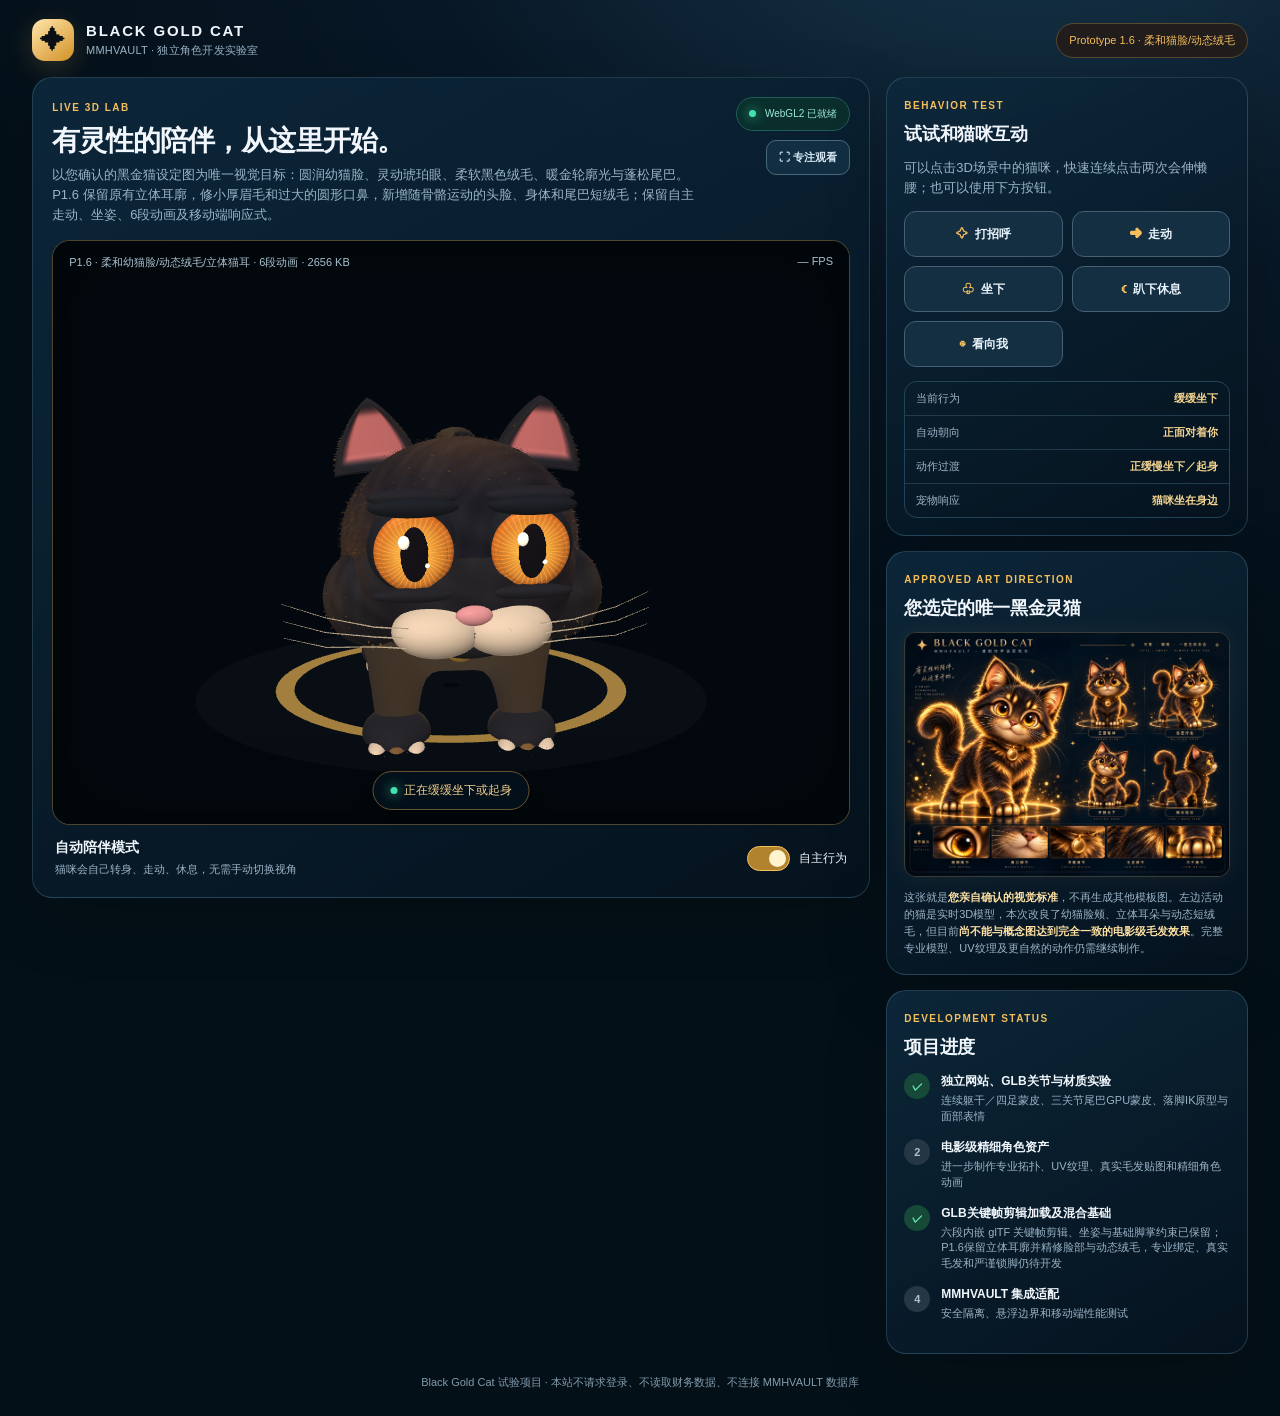
==== index.html @ d8668d7d "Add files via upload" ====
<!doctype html>
<html lang="zh-CN">
<head>
  <meta charset="utf-8">
  <meta name="viewport" content="width=device-width,initial-scale=1,viewport-fit=cover">
  <meta name="theme-color" content="#07121d">
  <meta name="description" content="Black Gold Cat | 独立3D猫咪行为实验室。与MMHVAULT主站完全分离。">
  <title>Black Gold Cat P1.6 — 幼猫脸型与骨骼绒毛精修</title>
  <link rel="stylesheet" href="./css/style.css?v=p16">
</head>
<body>
  <main class="app">
    <header class="topbar">
      <div class="brand"><span class="brand-icon" aria-hidden="true">✦</span><div><strong>BLACK GOLD CAT</strong><small>MMHVAULT · 独立角色开发实验室</small></div></div>
      <span class="release">Prototype 1.6 · 柔和猫脸/动态绒毛</span>
    </header>
    <section class="main-grid" aria-label="独立猫咪测试场景">
      <div class="stage-card">
        <div class="stage-top">
          <div><span class="eyebrow">LIVE 3D LAB</span><h1>有灵性的陪伴，从这里开始。</h1><p>以您确认的黑金猫设定图为唯一视觉目标：圆润幼猫脸、灵动琥珀眼、柔软黑色绒毛、暖金轮廓光与蓬松尾巴。P1.6 保留原有立体耳廓，修小厚眉毛和过大的圆形口鼻，新增随骨骼运动的头脸、身体和尾巴短绒毛；保留自主走动、坐姿、6段动画及移动端响应式。</p></div>
          <div class="stage-tools"><span class="tag" id="health" role="status"><span class="status-dot"></span> 引擎初始化中</span><button id="focusBtn" class="focus-btn" type="button" aria-pressed="false" aria-label="切换专注观看模式">⛶ <span id="focusLabel">专注观看</span></button></div>
        </div>
        <div class="viewport-shell">
          <canvas id="catCanvas" aria-label="实时3D黑金猫：P1.6幼猫脸型、立体耳朵和随骨骼运动的黑色短绒毛">浏览器需要支持 Canvas 和 WebGL2。</canvas>
          <div class="stage-shine"></div>
          <div class="corner-meta"><span id="assetStatus">载入独立 GLB 模型中…</span><span id="fps">— FPS</span></div>
          <div class="stage-caption" role="status"><span class="live-pulse"></span><span id="stateCaption">正在准备猫咪...</span></div>
          <div class="stage-error" id="error" hidden></div>
        </div>
        <div class="stage-toolbar">
          <div class="toolcopy"><strong>自动陪伴模式</strong><small>猫咪会自己转身、走动、休息，无需手动切换视角</small></div>
          <div class="switch-row"><label class="toggle"><input type="checkbox" id="autoToggle" checked><span></span></label><span>自主行为</span></div>
        </div>
      </div>
      <aside class="sidebar">
        <div class="panel behavior-panel">
          <span class="eyebrow">BEHAVIOR TEST</span>
          <h2>试试和猫咪互动</h2>
          <p class="hint">可以点击3D场景中的猫咪，快速连续点击两次会伸懒腰；也可以使用下方按钮。</p>
          <div class="actions" aria-label="猫咪互动动作">
            <button type="button" id="greetBtn"><span>✧</span> 打招呼</button>
            <button type="button" id="walkBtn"><span>➜</span> 走动</button>
            <button type="button" id="sitBtn"><span>♧</span> 坐下</button>
            <button type="button" id="restBtn"><span>☾</span> 趴下休息</button>
            <button type="button" id="lookBtn"><span>◉</span> 看向我</button>
          </div>
          <div class="status"><div><span>当前行为</span><strong id="stateLabel">初始化中</strong></div><div><span>自动朝向</span><strong id="directionLabel">正面</strong></div><div><span>动作过渡</span><strong id="transitionLabel">初始化中</strong></div><div><span>宠物响应</span><strong id="interactionLabel">等待互动</strong></div></div>
        </div>
        <div class="panel design-panel">
          <span class="eyebrow">APPROVED ART DIRECTION</span><h2>您选定的唯一黑金灵猫</h2>
          <img src="./assets/black-gold-cat-approved-p14.webp" alt="您确认的黑金猫设定图，包含正面、行走、坐姿、侧面与眼睛、鼻子、金色项圈、毛发、爪子细节" loading="lazy">
          <p>这张就是<strong>您亲自确认的视觉标准</strong>，不再生成其他模板图。左边活动的猫是实时3D模型，本次改良了幼猫脸颊、立体耳朵与动态短绒毛，但目前<strong>尚不能与概念图达到完全一致的电影级毛发效果</strong>。完整专业模型、UV纹理及更自然的动作仍需继续制作。</p>
        </div>
        <div class="panel roadmap-panel"><span class="eyebrow">DEVELOPMENT STATUS</span><h2>项目进度</h2>
          <div class="milestone"><span class="done">✓</span><div><strong>独立网站、GLB关节与材质实验</strong><small>连续躯干／四足蒙皮、三关节尾巴GPU蒙皮、落脚IK原型与面部表情</small></div></div>
          <div class="milestone"><span class="pending">2</span><div><strong>电影级精细角色资产</strong><small>进一步制作专业拓扑、UV纹理、真实毛发贴图和精细角色动画</small></div></div>
          <div class="milestone"><span class="done">✓</span><div><strong>GLB关键帧剪辑加载及混合基础</strong><small>六段内嵌 glTF 关键帧剪辑、坐姿与基础脚掌约束已保留；P1.6保留立体耳廓并精修脸部与动态绒毛，专业绑定、真实毛发和严谨锁脚仍待开发</small></div></div>
          <div class="milestone"><span class="pending">4</span><div><strong>MMHVAULT 集成适配</strong><small>安全隔离、悬浮边界和移动端性能测试</small></div></div>
        </div>
      </aside>
    </section>
    <footer>Black Gold Cat 试验项目 · 本站不请求登录、不读取财务数据、不连接 MMHVAULT 数据库</footer>
  </main>
  <script type="module" src="./js/app.js?v=p16"></script>
</body>
</html>
---- css/style.css ----
:root {
  color-scheme: dark;
  --bg: #06111b;
  --panel: #0b2030;
  --line: #24445a;
  --muted: #9bb4c7;
  --text: #f0f6fb;
  --gold: #f4be5c;
  --gold-light: #ffe1a2;
  --green: #41e2ac;
  font-family: Inter, -apple-system, BlinkMacSystemFont, "Segoe UI", "PingFang SC", "Microsoft YaHei", sans-serif;
}
* { box-sizing: border-box; }
html { min-width: 0; -webkit-text-size-adjust: 100%; }
html, body { margin: 0; min-height: 100%; }
body {
  overflow-x: clip;
  background: radial-gradient(ellipse 90% 65% at 80% -15%, #193b50 0%, #081726 56%, #041018 100%);
  color: var(--text);
}
button, input { font: inherit; }
button { cursor: pointer; }
button:focus-visible { outline: 2px solid #ffdfa0; outline-offset: 3px; }
.app { width: min(100%, 1600px); margin: auto; padding: 16px clamp(12px,2.5vw,34px) 20px; min-height: 100svh; }
.topbar { display: flex; justify-content: space-between; align-items: center; min-width: 0; gap: 12px; padding: 3px 0 16px; }
.brand { display: flex; align-items: center; min-width: 0; gap: 12px; }
.brand-icon { flex: none; display: grid; place-items: center; width: 42px; height: 42px; border-radius: 13px; color: #0b1014; background: linear-gradient(140deg,#ffe5ac,#d59327); box-shadow: 0 7px 26px #edb6552e; font-size: 26px; }
.brand strong { display: block; font-size: 15px; letter-spacing: .12em; }
.brand small { display: block; color: var(--muted); font-size: 11px; letter-spacing: .02em; margin-top: 4px; overflow-wrap: anywhere; }
.release { flex: none; font-size: 11px; color: var(--gold); border: 1px solid #5b492e; border-radius: 30px; padding: 9px 12px; background: #211d1d; }
.main-grid { display: grid; grid-template-columns: minmax(0, 1.9fr) minmax(290px, .82fr); align-items: start; gap: 16px; }
.stage-card, .panel { min-width: 0; border: 1px solid #6ea7c240; background: linear-gradient(150deg,#0d283ce8,#05131ef7); border-radius: 20px; box-shadow: 0 22px 62px #0003; }
.stage-card { display: flex; flex-direction: column; padding: clamp(13px,1.5vw,22px); gap: 14px; }
.stage-top { display: flex; align-items: start; justify-content: space-between; gap: 12px; }
.stage-top>div:first-child { min-width: 0; }
.eyebrow { color: var(--gold); font-size: 10px; font-weight: 800; letter-spacing: .15em; }
h1 { margin: 9px 0 8px; font-size: clamp(22px,2.15vw,33px); line-height: 1.2; letter-spacing: -.035em; }
h2 { font-size: 18px; margin: 9px 0 12px; letter-spacing: -.02em; }
p { margin: 0; font-size: 13px; line-height: 1.55; color: var(--muted); }
.stage-top p { max-width: 650px; }
.stage-tools { display: flex; align-items: end; flex-direction: column; gap: 9px; flex: none; }
.tag { max-width: 100%; white-space: nowrap; border: 1px solid #255b58; border-radius: 50px; background: #092e2b; color: #9ce9d5; padding: 9px 12px; font-size: 10px; }
.status-dot, .live-pulse { display: inline-block; width: 7px; height: 7px; border-radius: 50%; background: var(--green); box-shadow: 0 0 12px var(--green); margin-right: 6px; }
.focus-btn { white-space: nowrap; color: #d8e8f5; background: #122e42; border: 1px solid #46687b; border-radius: 10px; padding: 8px 12px; font-size: 11px; font-weight: 700; min-height: 35px; }
.focus-btn:hover { background: #1a4155; border-color: var(--gold); }
.viewport-shell {
  isolation: isolate;
  position: relative;
  height: clamp(355px, calc(100svh - 315px), 690px);
  min-width: 0;
  border: 1px solid #b38b426b;
  border-radius: 18px;
  background: radial-gradient(ellipse at 54% 47%,#1d3645 0%,#0a1825 55%,#06111c 100%);
  overflow: hidden;
}
#catCanvas { display: block; position: absolute; inset: 0; width: 100%; height: 100%; touch-action: pan-y; }
.stage-shine { pointer-events: none; position: absolute; inset: 0; box-shadow: inset 0 0 85px #0005; }
.corner-meta { pointer-events: none; position: absolute; top: 14px; left: 16px; right: 16px; display: flex; gap: 8px; justify-content: space-between; color: #aac1d0; font-size: 11px; }
.stage-caption { pointer-events: none; position: absolute; left: 50%; bottom: 14px; width: max-content; max-width: calc(100% - 24px); transform: translateX(-50%); color: #f4d08f; text-align: center; overflow-wrap: anywhere; background: #04121cdb; border: 1px solid #685331; border-radius: 60px; padding: 10px 17px; font-size: 12px; box-shadow: 0 8px 28px #0005; }
.stage-error { position: absolute; inset: 0; display: grid; place-content: center; background: #06121df5; text-align: center; gap: 12px; padding: 24px; line-height: 1.5; color: #ffdca0; }
.stage-error[hidden] { display: none; }
.stage-toolbar { display: flex; align-items: center; justify-content: space-between; gap: 14px; padding: 0 3px; }
.toolcopy { min-width: 0; }
.toolcopy strong { display: block; font-size: 14px; }
.toolcopy small { display: block; color: var(--muted); font-size: 11px; line-height: 1.45; margin-top: 5px; }
.switch-row { display: flex; align-items: center; white-space: nowrap; gap: 9px; font-size: 12px; }
.toggle { position: relative; display: inline-block; flex: none; }
.toggle input { position: absolute; opacity: 0; width: 1px; height: 1px; }
.toggle span { display: block; position: relative; width: 43px; height: 25px; background: #2b4758; border: 1px solid #52748c; border-radius: 25px; transition: .2s; }
.toggle span:after { content: ""; position: absolute; top: 3px; left: 4px; width: 17px; height: 17px; background: #c9d9df; border-radius: 50%; transition: .2s; }
.toggle input:checked+span { background: #b2832f; border-color: #f7c05b; }
.toggle input:checked+span:after { transform: translateX(17px); background: #fff4cd; }
.toggle input:focus-visible+span { outline: 2px solid white; outline-offset: 3px; }
.sidebar { display: flex; flex-direction: column; gap: 15px; min-width: 0; }
.panel { padding: 17px; }
.hint { margin-bottom: 13px; }
.actions { display: grid; grid-template-columns: repeat(2,minmax(0,1fr)); gap: 9px; }
.actions button { border-radius: 12px; min-height: 46px; min-width: 0; border: 1px solid #456073; background: #142e42; color: #eaf5fd; font-size: 12px; font-weight: 700; transition: .18s; }
.actions button span { color: var(--gold); padding-right: 3px; }
.actions button:hover { border-color: var(--gold); background: #203d4e; transform: translateY(-1px); }
.actions button:active { transform: translateY(1px); }
.status { overflow: hidden; margin-top: 14px; border: 1px solid #234458; border-radius: 13px; }
.status div { display: flex; align-items: center; justify-content: space-between; gap: 8px; border-bottom: 1px solid #213b4d; padding: 9px 11px; font-size: 11px; }
.status div:last-child { border: 0; }
.status span { color: var(--muted); }
.status strong { color: #f4d48f; text-align: right; overflow-wrap: anywhere; }
.design-panel img { width: 100%; aspect-ratio: 4/3; object-fit: contain; object-position: center; border-radius: 12px; border: 1px solid #3a3c37; display: block; margin: 12px 0; }
.design-panel p { font-size: 11px; }
.design-panel p strong { color: var(--gold-light); }
code { color: #d6bf84; }
.milestone { display: flex; align-items: start; gap: 11px; margin: 14px 0; }
.milestone>span { flex: none; display: grid; place-items: center; width: 26px; height: 26px; border-radius: 50%; font-size: 11px; font-weight: 700; }
.milestone .done { background: #164938; color: #6df7bd; }
.milestone .pending { background: #253745; color: #aac1d1; }
.milestone strong { display: block; font-size: 12px; }
.milestone small { display: block; margin-top: 3px; color: var(--muted); font-size: 11px; line-height: 1.45; }
footer { padding: 20px 8px 5px; text-align: center; font-size: 11px; line-height: 1.5; color: #829bab; }
/* Desktop low-height browser windows */
@media (min-width: 1101px) and (max-height: 750px) {
  .viewport-shell { height: max(320px,calc(100svh - 265px)); }
  .stage-top p { font-size: 12px; }
}
/* Tablet: stage stays full-width; controls appear directly beneath it */
@media (max-width: 1100px) {
  .main-grid { grid-template-columns: minmax(0,1fr); }
  .sidebar { display: grid; grid-template-columns: repeat(2,minmax(0,1fr)); align-items: start; }
  .behavior-panel { grid-column: 1/-1; }
  .actions { grid-template-columns: repeat(4,minmax(0,1fr)); }
  .roadmap-panel { grid-column: 1/-1; }
  .viewport-shell { height: clamp(380px,56svh,640px); }
}
/* Phones: no horizontal scroll, cat scene first, interaction buttons directly after */
@media (max-width: 650px) {
  .app { padding: max(9px,env(safe-area-inset-top)) max(10px,env(safe-area-inset-right)) max(14px,env(safe-area-inset-bottom)) max(10px,env(safe-area-inset-left)); }
  .topbar { padding: 4px 2px 10px; }
  .brand { gap: 10px; }
  .brand-icon { width: 35px; height: 35px; border-radius: 10px; font-size: 22px; }
  .brand strong { font-size: 13px; letter-spacing: .1em; }
  .brand small { font-size: 10px; }
  .release { display: none; }
  .main-grid, .sidebar { display: flex; flex-direction: column; gap: 11px; }
  .stage-card { width: 100%; padding: 12px; gap: 10px; border-radius: 16px; }
  .stage-top { gap: 9px; }
  .stage-top h1 { font-size: clamp(19px,5.4vw,24px); margin: 5px 0 6px; }
  .stage-top p { font-size: 11px; line-height: 1.42; }
  .stage-tools { gap: 6px; }
  .tag { display: none; }
  .focus-btn { padding: 6px 9px; min-height: 32px; font-size: 11px; }
  .viewport-shell { height: clamp(325px,53svh,520px); border-radius: 13px; }
  .stage-caption { bottom: 9px; padding: 8px 11px; font-size: 11px; }
  .corner-meta { font-size: 10px; top: 11px; left: 10px; right: 10px; }
  .stage-toolbar { gap: 7px; }
  .toolcopy strong { font-size: 12px; }
  .toolcopy small { font-size: 10px; max-width: 230px; }
  .switch-row { font-size: 11px; gap: 6px; }
  .actions { grid-template-columns: repeat(2,minmax(0,1fr)); }
  .panel { width: 100%; padding: 14px; border-radius: 15px; }
  .panel h2 { font-size: 16px; margin: 7px 0 9px; }
  footer { font-size: 10px; }
}
@media (max-width: 390px) {
  .stage-top { flex-wrap: wrap; }
  .stage-tools { flex-direction: row; width: 100%; }
  .focus-btn { margin-left: auto; }
  .stage-top p { font-size: 10.5px; }
  .viewport-shell { height: clamp(310px,52svh,485px); }
  .toolcopy small { max-width: 190px; }
}
@media (max-height: 520px) and (orientation: landscape) {
  .viewport-shell { height: max(240px,65svh); }
  .stage-top p { display: none; }
  .stage-top h1 { margin: 4px 0; font-size: 20px; }
}
/* Browser-safe focus mode, including iOS browsers without Fullscreen API support */
body.cat-focus { overflow: hidden; }
.cat-focus .stage-card {
  position: fixed; z-index: 100; inset: 0; inset: 0 0 0 0;
  width: 100%; height: 100vh; height: 100dvh;
  padding: max(12px,env(safe-area-inset-top)) max(12px,env(safe-area-inset-right)) max(12px,env(safe-area-inset-bottom)) max(12px,env(safe-area-inset-left));
  border-radius: 0; gap: 10px; background: #06111b;
}
.cat-focus .stage-card .stage-top { flex: none; }
.cat-focus .stage-card .stage-top p { display: none; }
.cat-focus .stage-card .stage-top h1 { font-size: clamp(17px,3.4vw,25px); }
.cat-focus .stage-card .viewport-shell { flex: 1; min-height: 0; height: auto; }
.cat-focus .stage-card .stage-toolbar { flex: none; padding-bottom: 2px; }
@media (prefers-reduced-motion: reduce) {
  .actions button, .focus-btn, .toggle span, .toggle span:after { transition: none; }
  .actions button:hover { transform: none; }
}

/* P1.4: keep the full approved multi-view concept visible without crop. */
.design-panel img { background: #03131e; box-shadow: 0 0 25px #e6b25c13; }

/* Release marker p14 */
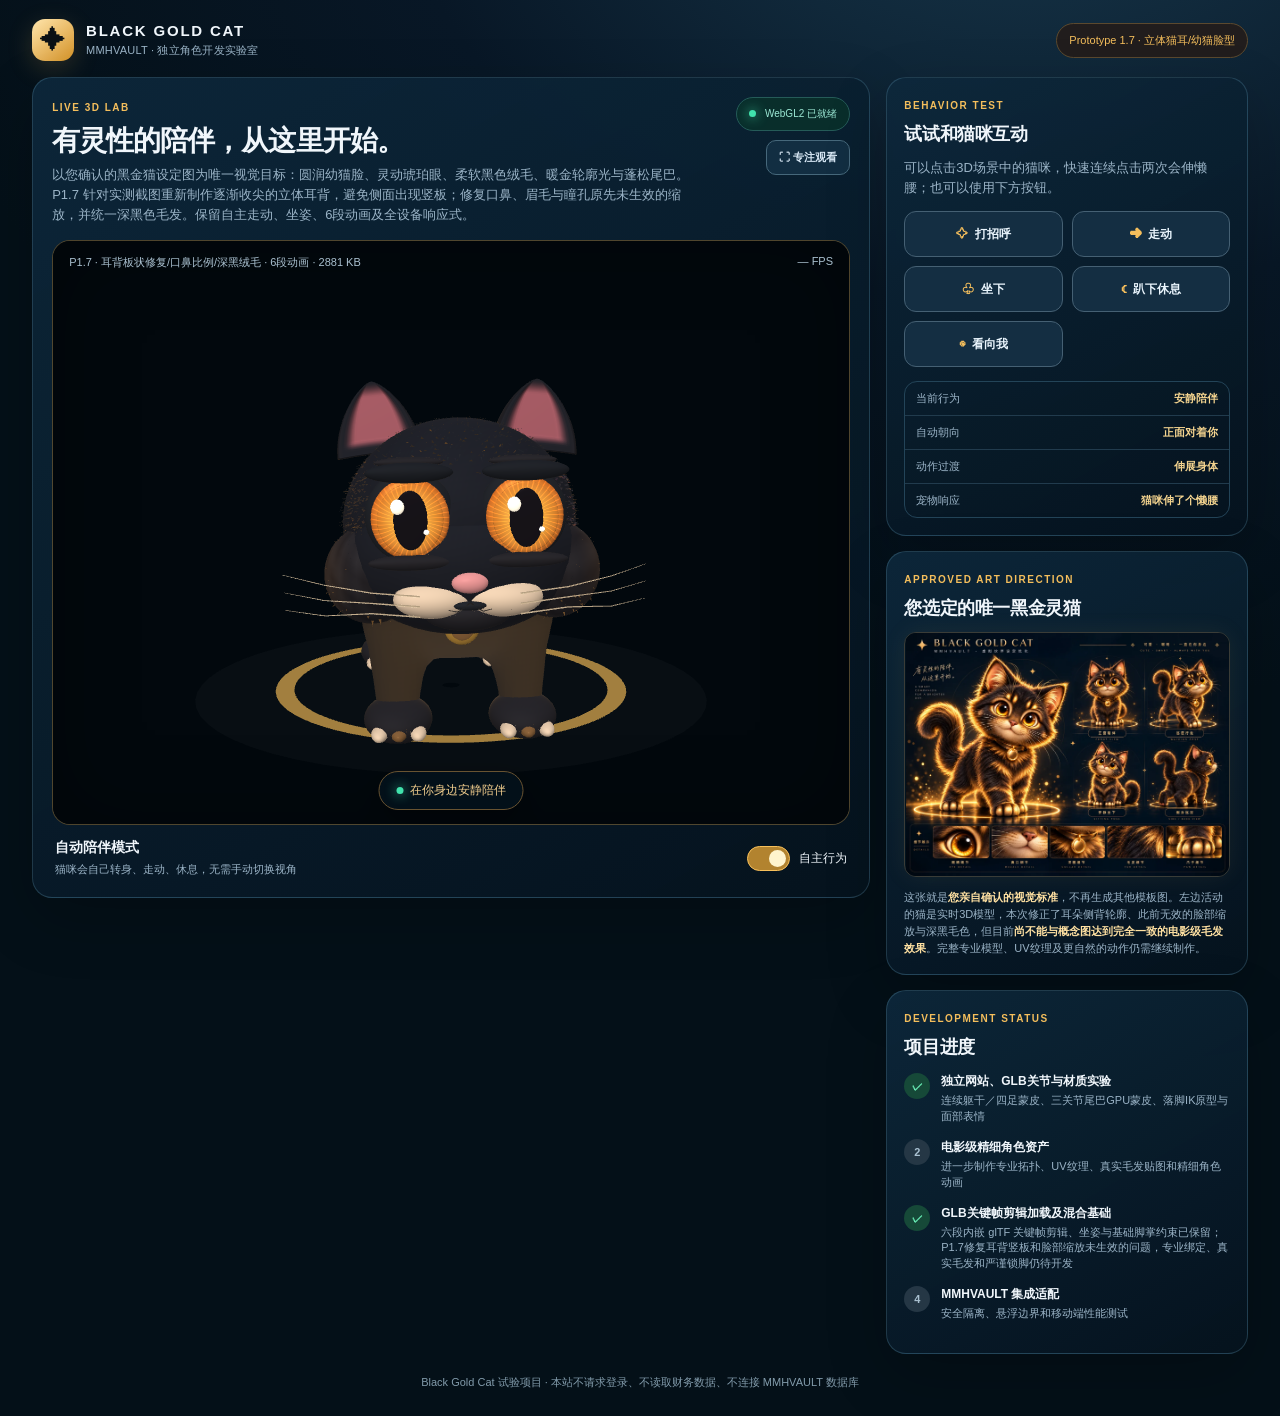
==== commit 6e0b94e7: "Add files via upload" ====
--- a/index.html
+++ b/index.html
@@ -5,23 +5,23 @@
   <meta name="viewport" content="width=device-width,initial-scale=1,viewport-fit=cover">
   <meta name="theme-color" content="#07121d">
   <meta name="description" content="Black Gold Cat | 独立3D猫咪行为实验室。与MMHVAULT主站完全分离。">
-  <title>Black Gold Cat P1.6 — 幼猫脸型与骨骼绒毛精修</title>
-  <link rel="stylesheet" href="./css/style.css?v=p16">
+  <title>Black Gold Cat P1.7 — 耳背与脸部结构修正</title>
+  <link rel="stylesheet" href="./css/style.css?v=p17">
 </head>
 <body>
   <main class="app">
     <header class="topbar">
       <div class="brand"><span class="brand-icon" aria-hidden="true">✦</span><div><strong>BLACK GOLD CAT</strong><small>MMHVAULT · 独立角色开发实验室</small></div></div>
-      <span class="release">Prototype 1.6 · 柔和猫脸/动态绒毛</span>
+      <span class="release">Prototype 1.7 · 立体猫耳/幼猫脸型</span>
     </header>
     <section class="main-grid" aria-label="独立猫咪测试场景">
       <div class="stage-card">
         <div class="stage-top">
-          <div><span class="eyebrow">LIVE 3D LAB</span><h1>有灵性的陪伴，从这里开始。</h1><p>以您确认的黑金猫设定图为唯一视觉目标：圆润幼猫脸、灵动琥珀眼、柔软黑色绒毛、暖金轮廓光与蓬松尾巴。P1.6 保留原有立体耳廓，修小厚眉毛和过大的圆形口鼻，新增随骨骼运动的头脸、身体和尾巴短绒毛；保留自主走动、坐姿、6段动画及移动端响应式。</p></div>
+          <div><span class="eyebrow">LIVE 3D LAB</span><h1>有灵性的陪伴，从这里开始。</h1><p>以您确认的黑金猫设定图为唯一视觉目标：圆润幼猫脸、灵动琥珀眼、柔软黑色绒毛、暖金轮廓光与蓬松尾巴。P1.7 针对实测截图重新制作逐渐收尖的立体耳背，避免侧面出现竖板；修复口鼻、眉毛与瞳孔原先未生效的缩放，并统一深黑色毛发。保留自主走动、坐姿、6段动画及全设备响应式。</p></div>
           <div class="stage-tools"><span class="tag" id="health" role="status"><span class="status-dot"></span> 引擎初始化中</span><button id="focusBtn" class="focus-btn" type="button" aria-pressed="false" aria-label="切换专注观看模式">⛶ <span id="focusLabel">专注观看</span></button></div>
         </div>
         <div class="viewport-shell">
-          <canvas id="catCanvas" aria-label="实时3D黑金猫：P1.6幼猫脸型、立体耳朵和随骨骼运动的黑色短绒毛">浏览器需要支持 Canvas 和 WebGL2。</canvas>
+          <canvas id="catCanvas" aria-label="实时3D黑金猫：P1.7耳背锥度、自然口鼻和深黑色毛发">浏览器需要支持 Canvas 和 WebGL2。</canvas>
           <div class="stage-shine"></div>
           <div class="corner-meta"><span id="assetStatus">载入独立 GLB 模型中…</span><span id="fps">— FPS</span></div>
           <div class="stage-caption" role="status"><span class="live-pulse"></span><span id="stateCaption">正在准备猫咪...</span></div>
@@ -49,18 +49,18 @@
         <div class="panel design-panel">
           <span class="eyebrow">APPROVED ART DIRECTION</span><h2>您选定的唯一黑金灵猫</h2>
           <img src="./assets/black-gold-cat-approved-p14.webp" alt="您确认的黑金猫设定图，包含正面、行走、坐姿、侧面与眼睛、鼻子、金色项圈、毛发、爪子细节" loading="lazy">
-          <p>这张就是<strong>您亲自确认的视觉标准</strong>，不再生成其他模板图。左边活动的猫是实时3D模型，本次改良了幼猫脸颊、立体耳朵与动态短绒毛，但目前<strong>尚不能与概念图达到完全一致的电影级毛发效果</strong>。完整专业模型、UV纹理及更自然的动作仍需继续制作。</p>
+          <p>这张就是<strong>您亲自确认的视觉标准</strong>，不再生成其他模板图。左边活动的猫是实时3D模型，本次修正了耳朵侧背轮廓、此前无效的脸部缩放与深黑毛色，但目前<strong>尚不能与概念图达到完全一致的电影级毛发效果</strong>。完整专业模型、UV纹理及更自然的动作仍需继续制作。</p>
         </div>
         <div class="panel roadmap-panel"><span class="eyebrow">DEVELOPMENT STATUS</span><h2>项目进度</h2>
           <div class="milestone"><span class="done">✓</span><div><strong>独立网站、GLB关节与材质实验</strong><small>连续躯干／四足蒙皮、三关节尾巴GPU蒙皮、落脚IK原型与面部表情</small></div></div>
           <div class="milestone"><span class="pending">2</span><div><strong>电影级精细角色资产</strong><small>进一步制作专业拓扑、UV纹理、真实毛发贴图和精细角色动画</small></div></div>
-          <div class="milestone"><span class="done">✓</span><div><strong>GLB关键帧剪辑加载及混合基础</strong><small>六段内嵌 glTF 关键帧剪辑、坐姿与基础脚掌约束已保留；P1.6保留立体耳廓并精修脸部与动态绒毛，专业绑定、真实毛发和严谨锁脚仍待开发</small></div></div>
+          <div class="milestone"><span class="done">✓</span><div><strong>GLB关键帧剪辑加载及混合基础</strong><small>六段内嵌 glTF 关键帧剪辑、坐姿与基础脚掌约束已保留；P1.7修复耳背竖板和脸部缩放未生效的问题，专业绑定、真实毛发和严谨锁脚仍待开发</small></div></div>
           <div class="milestone"><span class="pending">4</span><div><strong>MMHVAULT 集成适配</strong><small>安全隔离、悬浮边界和移动端性能测试</small></div></div>
         </div>
       </aside>
     </section>
     <footer>Black Gold Cat 试验项目 · 本站不请求登录、不读取财务数据、不连接 MMHVAULT 数据库</footer>
   </main>
-  <script type="module" src="./js/app.js?v=p16"></script>
+  <script type="module" src="./js/app.js?v=p17"></script>
 </body>
 </html>
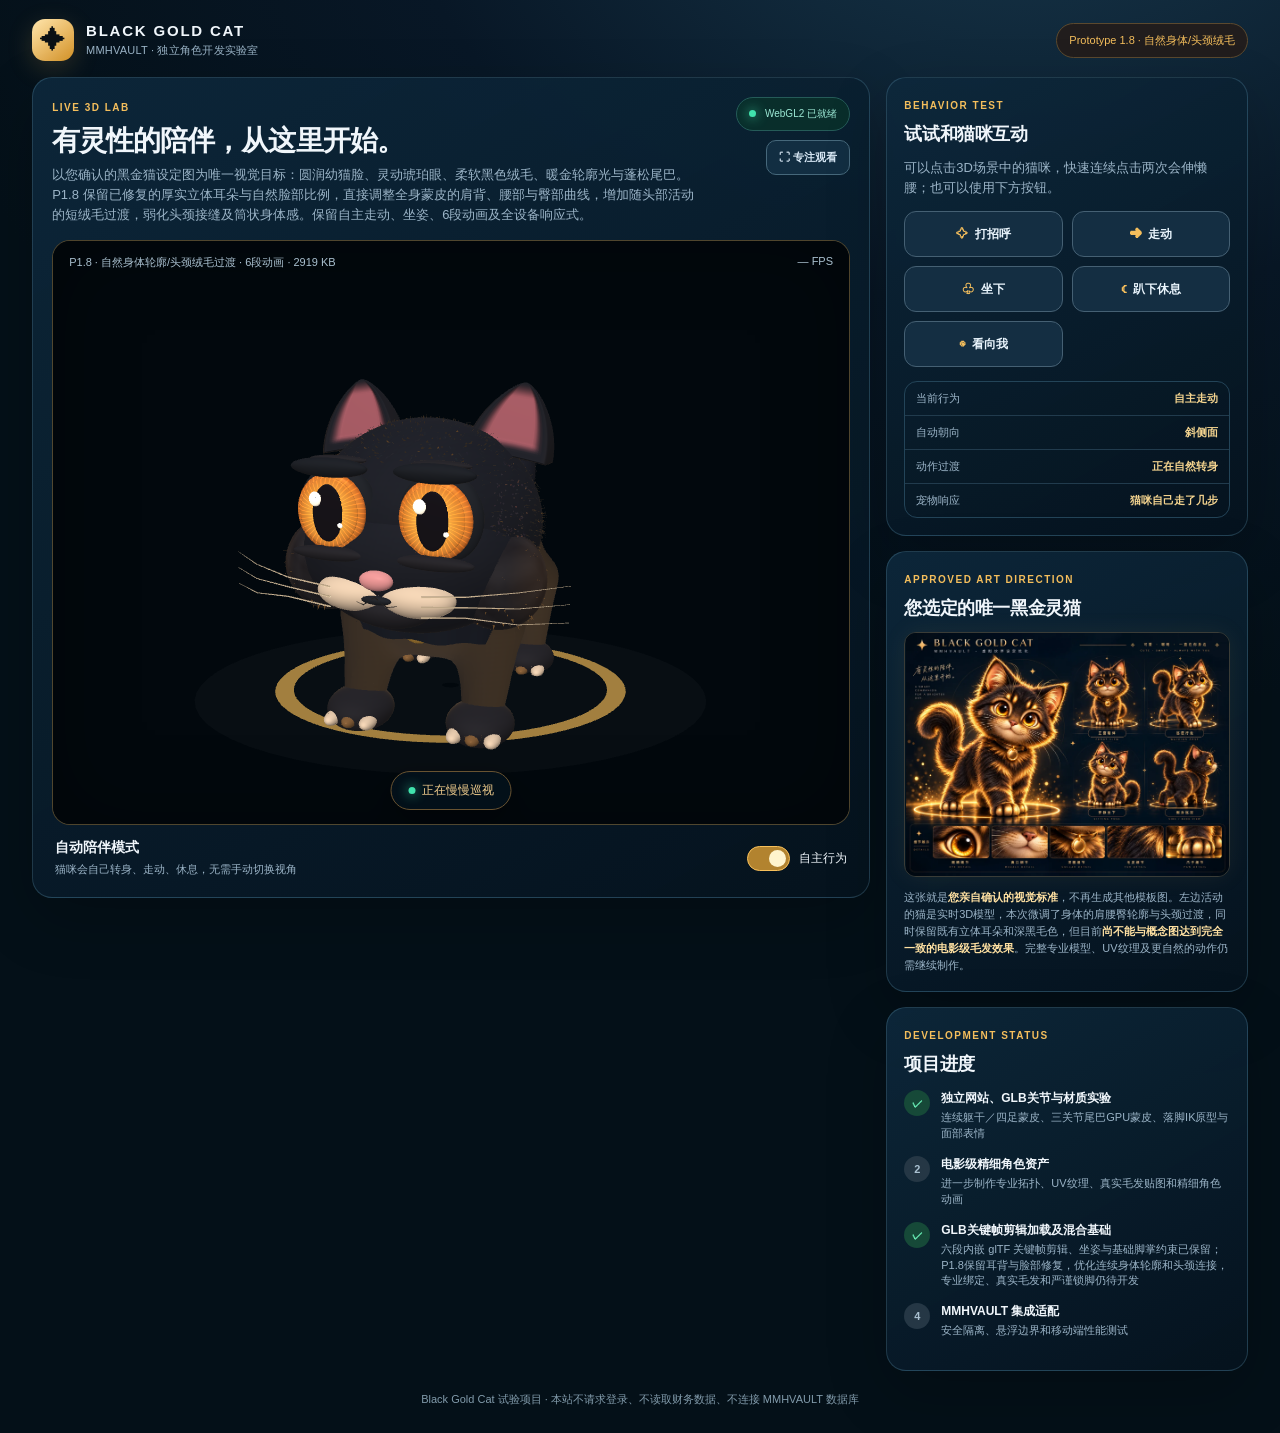
==== commit a90ff7e1: "Add files via upload" ====
--- a/index.html
+++ b/index.html
@@ -5,23 +5,23 @@
   <meta name="viewport" content="width=device-width,initial-scale=1,viewport-fit=cover">
   <meta name="theme-color" content="#07121d">
   <meta name="description" content="Black Gold Cat | 独立3D猫咪行为实验室。与MMHVAULT主站完全分离。">
-  <title>Black Gold Cat P1.7 — 耳背与脸部结构修正</title>
-  <link rel="stylesheet" href="./css/style.css?v=p17">
+  <title>Black Gold Cat P1.8 — 身体轮廓与头颈过渡</title>
+  <link rel="stylesheet" href="./css/style.css?v=p18">
 </head>
 <body>
   <main class="app">
     <header class="topbar">
       <div class="brand"><span class="brand-icon" aria-hidden="true">✦</span><div><strong>BLACK GOLD CAT</strong><small>MMHVAULT · 独立角色开发实验室</small></div></div>
-      <span class="release">Prototype 1.7 · 立体猫耳/幼猫脸型</span>
+      <span class="release">Prototype 1.8 · 自然身体/头颈绒毛</span>
     </header>
     <section class="main-grid" aria-label="独立猫咪测试场景">
       <div class="stage-card">
         <div class="stage-top">
-          <div><span class="eyebrow">LIVE 3D LAB</span><h1>有灵性的陪伴，从这里开始。</h1><p>以您确认的黑金猫设定图为唯一视觉目标：圆润幼猫脸、灵动琥珀眼、柔软黑色绒毛、暖金轮廓光与蓬松尾巴。P1.7 针对实测截图重新制作逐渐收尖的立体耳背，避免侧面出现竖板；修复口鼻、眉毛与瞳孔原先未生效的缩放，并统一深黑色毛发。保留自主走动、坐姿、6段动画及全设备响应式。</p></div>
+          <div><span class="eyebrow">LIVE 3D LAB</span><h1>有灵性的陪伴，从这里开始。</h1><p>以您确认的黑金猫设定图为唯一视觉目标：圆润幼猫脸、灵动琥珀眼、柔软黑色绒毛、暖金轮廓光与蓬松尾巴。P1.8 保留已修复的厚实立体耳朵与自然脸部比例，直接调整全身蒙皮的肩背、腰部与臀部曲线，增加随头部活动的短绒毛过渡，弱化头颈接缝及筒状身体感。保留自主走动、坐姿、6段动画及全设备响应式。</p></div>
           <div class="stage-tools"><span class="tag" id="health" role="status"><span class="status-dot"></span> 引擎初始化中</span><button id="focusBtn" class="focus-btn" type="button" aria-pressed="false" aria-label="切换专注观看模式">⛶ <span id="focusLabel">专注观看</span></button></div>
         </div>
         <div class="viewport-shell">
-          <canvas id="catCanvas" aria-label="实时3D黑金猫：P1.7耳背锥度、自然口鼻和深黑色毛发">浏览器需要支持 Canvas 和 WebGL2。</canvas>
+          <canvas id="catCanvas" aria-label="实时3D黑金猫：P1.8自然身体轮廓、头颈过渡与深黑绒毛">浏览器需要支持 Canvas 和 WebGL2。</canvas>
           <div class="stage-shine"></div>
           <div class="corner-meta"><span id="assetStatus">载入独立 GLB 模型中…</span><span id="fps">— FPS</span></div>
           <div class="stage-caption" role="status"><span class="live-pulse"></span><span id="stateCaption">正在准备猫咪...</span></div>
@@ -49,18 +49,18 @@
         <div class="panel design-panel">
           <span class="eyebrow">APPROVED ART DIRECTION</span><h2>您选定的唯一黑金灵猫</h2>
           <img src="./assets/black-gold-cat-approved-p14.webp" alt="您确认的黑金猫设定图，包含正面、行走、坐姿、侧面与眼睛、鼻子、金色项圈、毛发、爪子细节" loading="lazy">
-          <p>这张就是<strong>您亲自确认的视觉标准</strong>，不再生成其他模板图。左边活动的猫是实时3D模型，本次修正了耳朵侧背轮廓、此前无效的脸部缩放与深黑毛色，但目前<strong>尚不能与概念图达到完全一致的电影级毛发效果</strong>。完整专业模型、UV纹理及更自然的动作仍需继续制作。</p>
+          <p>这张就是<strong>您亲自确认的视觉标准</strong>，不再生成其他模板图。左边活动的猫是实时3D模型，本次微调了身体的肩腰臀轮廓与头颈过渡，同时保留既有立体耳朵和深黑毛色，但目前<strong>尚不能与概念图达到完全一致的电影级毛发效果</strong>。完整专业模型、UV纹理及更自然的动作仍需继续制作。</p>
         </div>
         <div class="panel roadmap-panel"><span class="eyebrow">DEVELOPMENT STATUS</span><h2>项目进度</h2>
           <div class="milestone"><span class="done">✓</span><div><strong>独立网站、GLB关节与材质实验</strong><small>连续躯干／四足蒙皮、三关节尾巴GPU蒙皮、落脚IK原型与面部表情</small></div></div>
           <div class="milestone"><span class="pending">2</span><div><strong>电影级精细角色资产</strong><small>进一步制作专业拓扑、UV纹理、真实毛发贴图和精细角色动画</small></div></div>
-          <div class="milestone"><span class="done">✓</span><div><strong>GLB关键帧剪辑加载及混合基础</strong><small>六段内嵌 glTF 关键帧剪辑、坐姿与基础脚掌约束已保留；P1.7修复耳背竖板和脸部缩放未生效的问题，专业绑定、真实毛发和严谨锁脚仍待开发</small></div></div>
+          <div class="milestone"><span class="done">✓</span><div><strong>GLB关键帧剪辑加载及混合基础</strong><small>六段内嵌 glTF 关键帧剪辑、坐姿与基础脚掌约束已保留；P1.8保留耳背与脸部修复，优化连续身体轮廓和头颈连接，专业绑定、真实毛发和严谨锁脚仍待开发</small></div></div>
           <div class="milestone"><span class="pending">4</span><div><strong>MMHVAULT 集成适配</strong><small>安全隔离、悬浮边界和移动端性能测试</small></div></div>
         </div>
       </aside>
     </section>
     <footer>Black Gold Cat 试验项目 · 本站不请求登录、不读取财务数据、不连接 MMHVAULT 数据库</footer>
   </main>
-  <script type="module" src="./js/app.js?v=p17"></script>
+  <script type="module" src="./js/app.js?v=p18"></script>
 </body>
 </html>
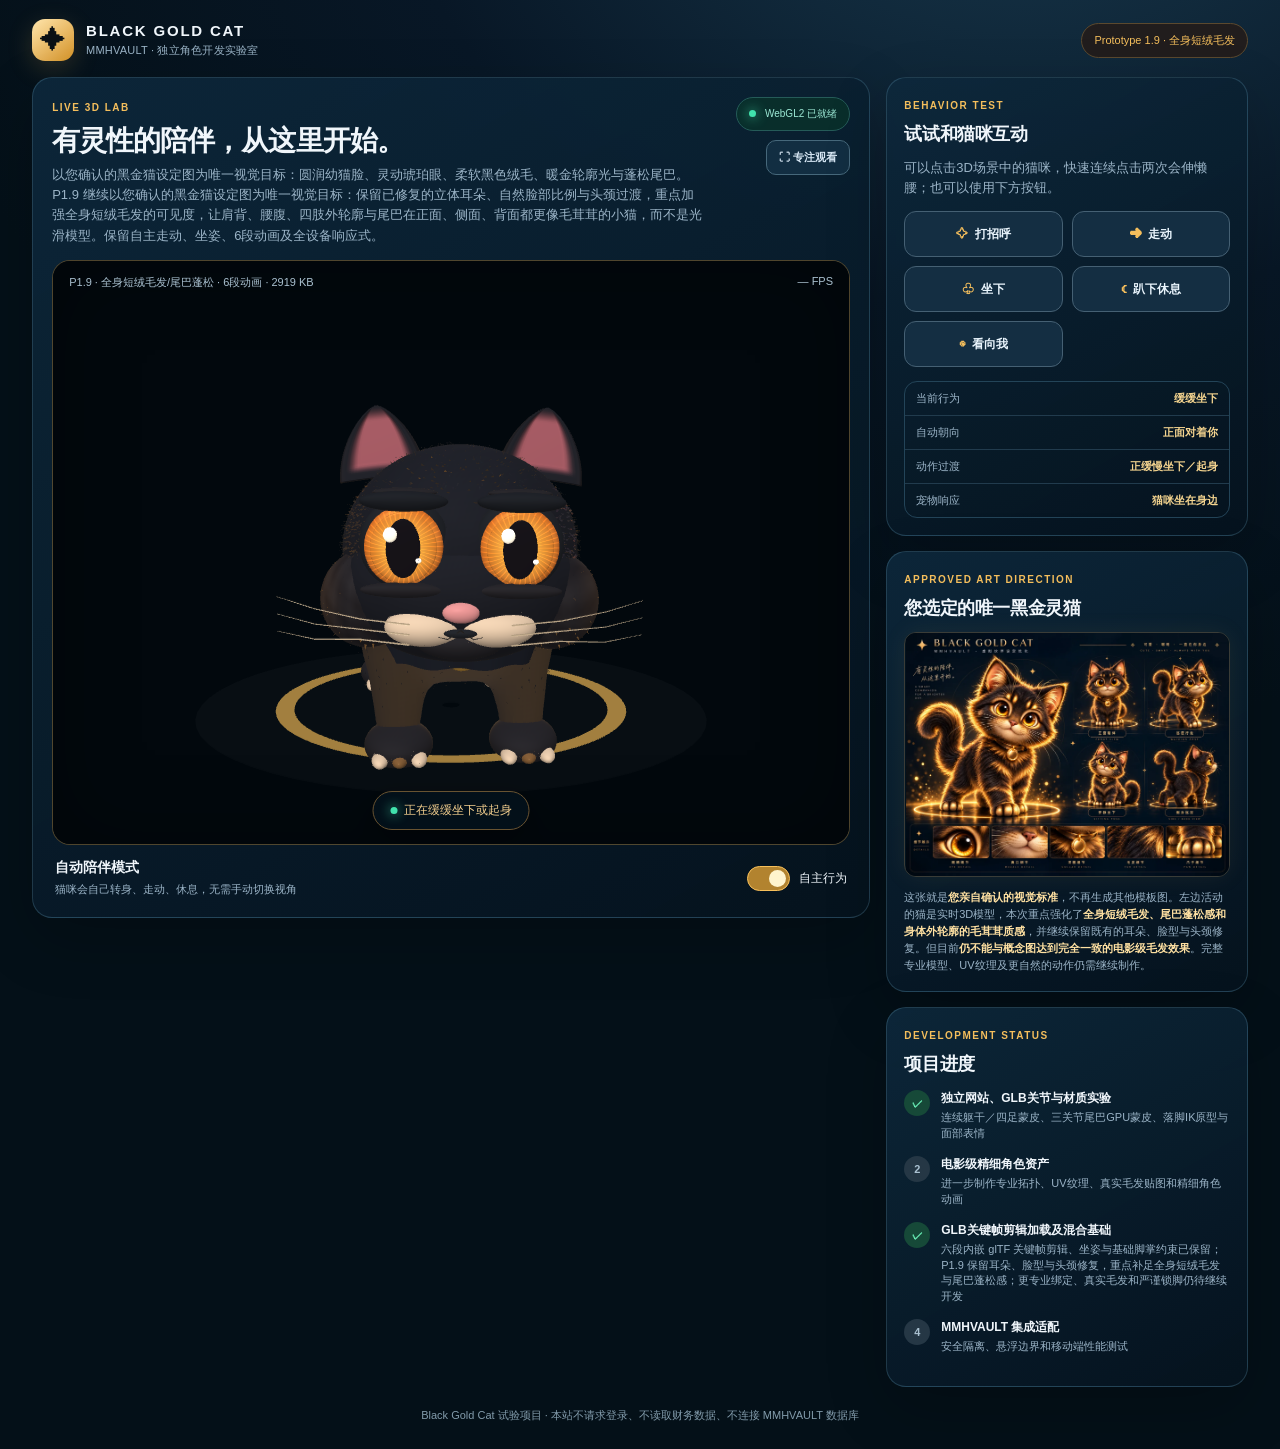
==== commit 4a37b154: "Add files via upload" ====
--- a/index.html
+++ b/index.html
@@ -5,23 +5,23 @@
   <meta name="viewport" content="width=device-width,initial-scale=1,viewport-fit=cover">
   <meta name="theme-color" content="#07121d">
   <meta name="description" content="Black Gold Cat | 独立3D猫咪行为实验室。与MMHVAULT主站完全分离。">
-  <title>Black Gold Cat P1.8 — 身体轮廓与头颈过渡</title>
-  <link rel="stylesheet" href="./css/style.css?v=p18">
+  <title>Black Gold Cat P1.9 — 全身短绒毛发优化</title>
+  <link rel="stylesheet" href="./css/style.css?v=p19">
 </head>
 <body>
   <main class="app">
     <header class="topbar">
       <div class="brand"><span class="brand-icon" aria-hidden="true">✦</span><div><strong>BLACK GOLD CAT</strong><small>MMHVAULT · 独立角色开发实验室</small></div></div>
-      <span class="release">Prototype 1.8 · 自然身体/头颈绒毛</span>
+      <span class="release">Prototype 1.9 · 全身短绒毛发</span>
     </header>
     <section class="main-grid" aria-label="独立猫咪测试场景">
       <div class="stage-card">
         <div class="stage-top">
-          <div><span class="eyebrow">LIVE 3D LAB</span><h1>有灵性的陪伴，从这里开始。</h1><p>以您确认的黑金猫设定图为唯一视觉目标：圆润幼猫脸、灵动琥珀眼、柔软黑色绒毛、暖金轮廓光与蓬松尾巴。P1.8 保留已修复的厚实立体耳朵与自然脸部比例，直接调整全身蒙皮的肩背、腰部与臀部曲线，增加随头部活动的短绒毛过渡，弱化头颈接缝及筒状身体感。保留自主走动、坐姿、6段动画及全设备响应式。</p></div>
+          <div><span class="eyebrow">LIVE 3D LAB</span><h1>有灵性的陪伴，从这里开始。</h1><p>以您确认的黑金猫设定图为唯一视觉目标：圆润幼猫脸、灵动琥珀眼、柔软黑色绒毛、暖金轮廓光与蓬松尾巴。P1.9 继续以您确认的黑金猫设定图为唯一视觉目标：保留已修复的立体耳朵、自然脸部比例与头颈过渡，重点加强全身短绒毛发的可见度，让肩背、腰腹、四肢外轮廓与尾巴在正面、侧面、背面都更像毛茸茸的小猫，而不是光滑模型。保留自主走动、坐姿、6段动画及全设备响应式。</p></div>
           <div class="stage-tools"><span class="tag" id="health" role="status"><span class="status-dot"></span> 引擎初始化中</span><button id="focusBtn" class="focus-btn" type="button" aria-pressed="false" aria-label="切换专注观看模式">⛶ <span id="focusLabel">专注观看</span></button></div>
         </div>
         <div class="viewport-shell">
-          <canvas id="catCanvas" aria-label="实时3D黑金猫：P1.8自然身体轮廓、头颈过渡与深黑绒毛">浏览器需要支持 Canvas 和 WebGL2。</canvas>
+          <canvas id="catCanvas" aria-label="实时3D黑金猫：P1.9 全身短绒毛发、蓬松尾巴与更统一的黑金绒感">浏览器需要支持 Canvas 和 WebGL2。</canvas>
           <div class="stage-shine"></div>
           <div class="corner-meta"><span id="assetStatus">载入独立 GLB 模型中…</span><span id="fps">— FPS</span></div>
           <div class="stage-caption" role="status"><span class="live-pulse"></span><span id="stateCaption">正在准备猫咪...</span></div>
@@ -49,18 +49,18 @@
         <div class="panel design-panel">
           <span class="eyebrow">APPROVED ART DIRECTION</span><h2>您选定的唯一黑金灵猫</h2>
           <img src="./assets/black-gold-cat-approved-p14.webp" alt="您确认的黑金猫设定图，包含正面、行走、坐姿、侧面与眼睛、鼻子、金色项圈、毛发、爪子细节" loading="lazy">
-          <p>这张就是<strong>您亲自确认的视觉标准</strong>，不再生成其他模板图。左边活动的猫是实时3D模型，本次微调了身体的肩腰臀轮廓与头颈过渡，同时保留既有立体耳朵和深黑毛色，但目前<strong>尚不能与概念图达到完全一致的电影级毛发效果</strong>。完整专业模型、UV纹理及更自然的动作仍需继续制作。</p>
+          <p>这张就是<strong>您亲自确认的视觉标准</strong>，不再生成其他模板图。左边活动的猫是实时3D模型，本次重点强化了<strong>全身短绒毛发、尾巴蓬松感和身体外轮廓的毛茸茸质感</strong>，并继续保留既有的耳朵、脸型与头颈修复。但目前<strong>仍不能与概念图达到完全一致的电影级毛发效果</strong>。完整专业模型、UV纹理及更自然的动作仍需继续制作。</p>
         </div>
         <div class="panel roadmap-panel"><span class="eyebrow">DEVELOPMENT STATUS</span><h2>项目进度</h2>
           <div class="milestone"><span class="done">✓</span><div><strong>独立网站、GLB关节与材质实验</strong><small>连续躯干／四足蒙皮、三关节尾巴GPU蒙皮、落脚IK原型与面部表情</small></div></div>
           <div class="milestone"><span class="pending">2</span><div><strong>电影级精细角色资产</strong><small>进一步制作专业拓扑、UV纹理、真实毛发贴图和精细角色动画</small></div></div>
-          <div class="milestone"><span class="done">✓</span><div><strong>GLB关键帧剪辑加载及混合基础</strong><small>六段内嵌 glTF 关键帧剪辑、坐姿与基础脚掌约束已保留；P1.8保留耳背与脸部修复，优化连续身体轮廓和头颈连接，专业绑定、真实毛发和严谨锁脚仍待开发</small></div></div>
+          <div class="milestone"><span class="done">✓</span><div><strong>GLB关键帧剪辑加载及混合基础</strong><small>六段内嵌 glTF 关键帧剪辑、坐姿与基础脚掌约束已保留；P1.9 保留耳朵、脸型与头颈修复，重点补足全身短绒毛发与尾巴蓬松感；更专业绑定、真实毛发和严谨锁脚仍待继续开发</small></div></div>
           <div class="milestone"><span class="pending">4</span><div><strong>MMHVAULT 集成适配</strong><small>安全隔离、悬浮边界和移动端性能测试</small></div></div>
         </div>
       </aside>
     </section>
     <footer>Black Gold Cat 试验项目 · 本站不请求登录、不读取财务数据、不连接 MMHVAULT 数据库</footer>
   </main>
-  <script type="module" src="./js/app.js?v=p18"></script>
+  <script type="module" src="./js/app.js?v=p19"></script>
 </body>
 </html>
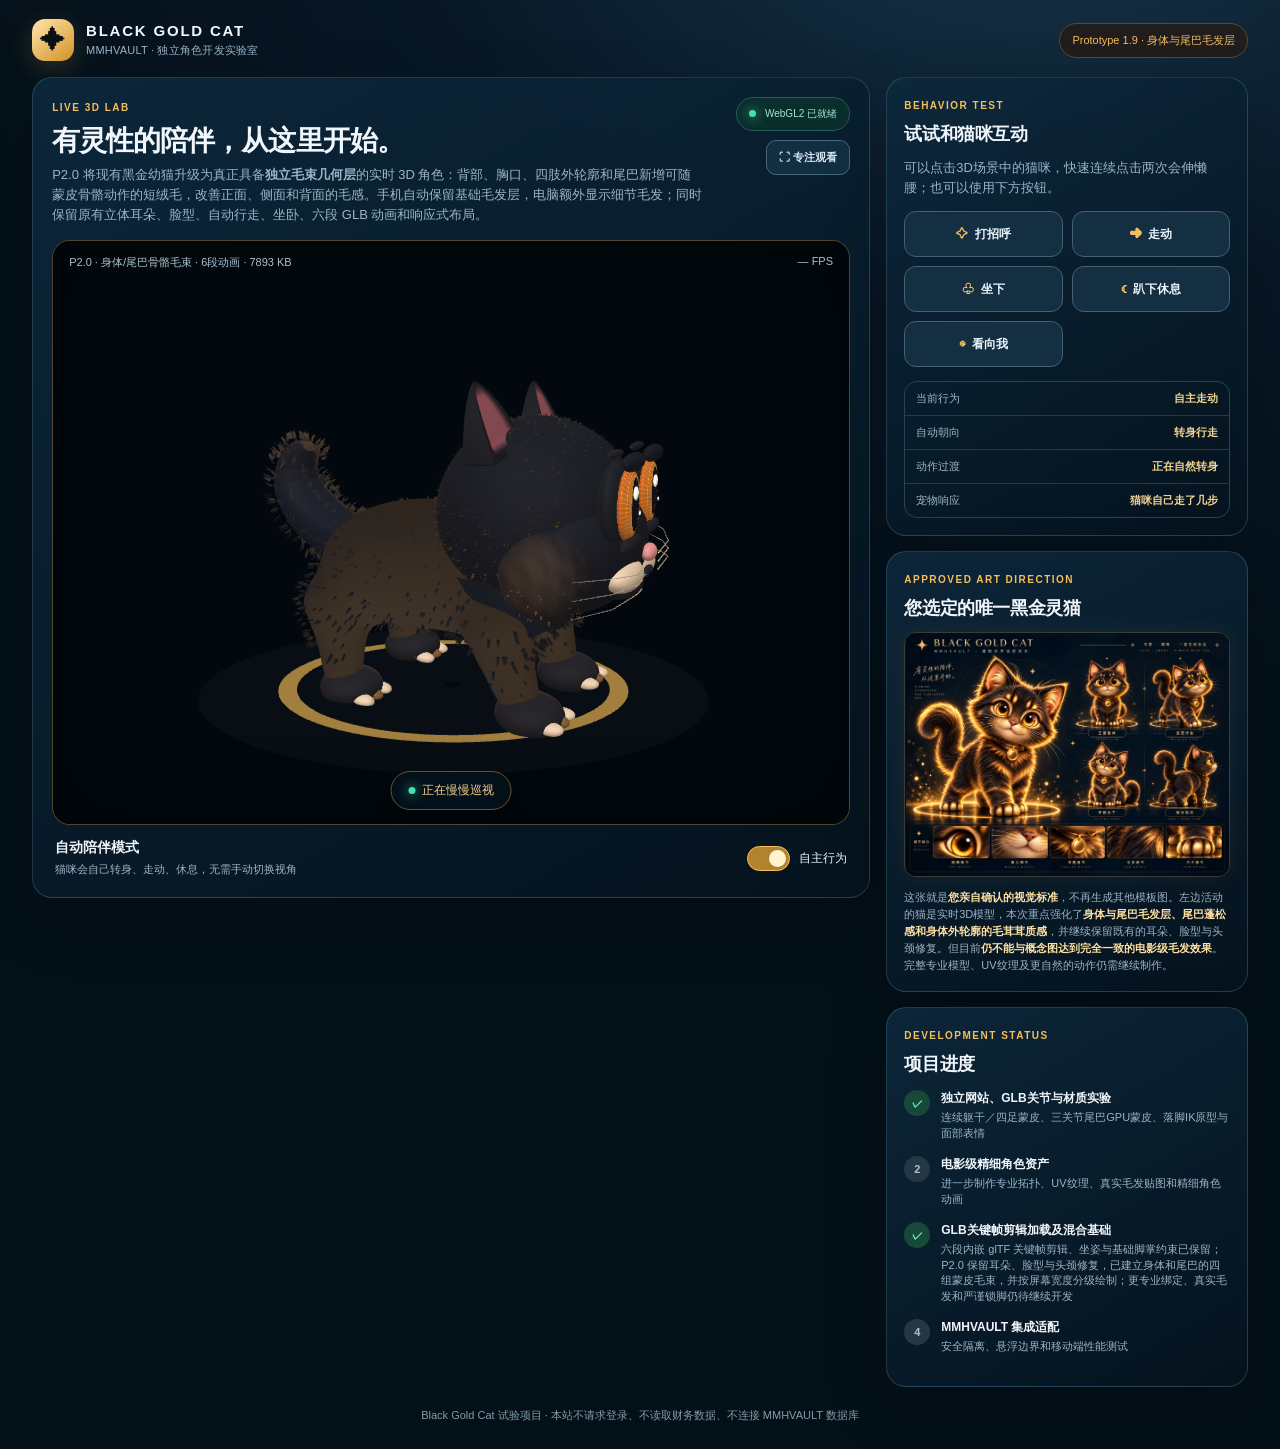
==== commit fc23f32f: "Add files via upload" ====
--- a/index.html
+++ b/index.html
@@ -5,23 +5,23 @@
   <meta name="viewport" content="width=device-width,initial-scale=1,viewport-fit=cover">
   <meta name="theme-color" content="#07121d">
   <meta name="description" content="Black Gold Cat | 独立3D猫咪行为实验室。与MMHVAULT主站完全分离。">
-  <title>Black Gold Cat P1.9 — 全身短绒毛发优化</title>
-  <link rel="stylesheet" href="./css/style.css?v=p19">
+  <title>Black Gold Cat P2.0 — 可随骨骼运动的全身毛发几何层</title>
+  <link rel="stylesheet" href="./css/style.css?v=p20">
 </head>
 <body>
   <main class="app">
     <header class="topbar">
       <div class="brand"><span class="brand-icon" aria-hidden="true">✦</span><div><strong>BLACK GOLD CAT</strong><small>MMHVAULT · 独立角色开发实验室</small></div></div>
-      <span class="release">Prototype 1.9 · 全身短绒毛发</span>
+      <span class="release">Prototype 1.9 · 身体与尾巴毛发层</span>
     </header>
     <section class="main-grid" aria-label="独立猫咪测试场景">
       <div class="stage-card">
         <div class="stage-top">
-          <div><span class="eyebrow">LIVE 3D LAB</span><h1>有灵性的陪伴，从这里开始。</h1><p>以您确认的黑金猫设定图为唯一视觉目标：圆润幼猫脸、灵动琥珀眼、柔软黑色绒毛、暖金轮廓光与蓬松尾巴。P1.9 继续以您确认的黑金猫设定图为唯一视觉目标：保留已修复的立体耳朵、自然脸部比例与头颈过渡，重点加强全身短绒毛发的可见度，让肩背、腰腹、四肢外轮廓与尾巴在正面、侧面、背面都更像毛茸茸的小猫，而不是光滑模型。保留自主走动、坐姿、6段动画及全设备响应式。</p></div>
+          <div><span class="eyebrow">LIVE 3D LAB</span><h1>有灵性的陪伴，从这里开始。</h1><p>P2.0 将现有黑金幼猫升级为真正具备<strong>独立毛束几何层</strong>的实时 3D 角色：背部、胸口、四肢外轮廓和尾巴新增可随蒙皮骨骼动作的短绒毛，改善正面、侧面和背面的毛感。手机自动保留基础毛发层，电脑额外显示细节毛发；同时保留原有立体耳朵、脸型、自动行走、坐卧、六段 GLB 动画和响应式布局。</p></div>
           <div class="stage-tools"><span class="tag" id="health" role="status"><span class="status-dot"></span> 引擎初始化中</span><button id="focusBtn" class="focus-btn" type="button" aria-pressed="false" aria-label="切换专注观看模式">⛶ <span id="focusLabel">专注观看</span></button></div>
         </div>
         <div class="viewport-shell">
-          <canvas id="catCanvas" aria-label="实时3D黑金猫：P1.9 全身短绒毛发、蓬松尾巴与更统一的黑金绒感">浏览器需要支持 Canvas 和 WebGL2。</canvas>
+          <canvas id="catCanvas" aria-label="实时3D黑金猫：P2.0 身体与尾巴毛发层、蓬松尾巴与更统一的黑金绒感">浏览器需要支持 Canvas 和 WebGL2。</canvas>
           <div class="stage-shine"></div>
           <div class="corner-meta"><span id="assetStatus">载入独立 GLB 模型中…</span><span id="fps">— FPS</span></div>
           <div class="stage-caption" role="status"><span class="live-pulse"></span><span id="stateCaption">正在准备猫咪...</span></div>
@@ -49,18 +49,18 @@
         <div class="panel design-panel">
           <span class="eyebrow">APPROVED ART DIRECTION</span><h2>您选定的唯一黑金灵猫</h2>
           <img src="./assets/black-gold-cat-approved-p14.webp" alt="您确认的黑金猫设定图，包含正面、行走、坐姿、侧面与眼睛、鼻子、金色项圈、毛发、爪子细节" loading="lazy">
-          <p>这张就是<strong>您亲自确认的视觉标准</strong>，不再生成其他模板图。左边活动的猫是实时3D模型，本次重点强化了<strong>全身短绒毛发、尾巴蓬松感和身体外轮廓的毛茸茸质感</strong>，并继续保留既有的耳朵、脸型与头颈修复。但目前<strong>仍不能与概念图达到完全一致的电影级毛发效果</strong>。完整专业模型、UV纹理及更自然的动作仍需继续制作。</p>
+          <p>这张就是<strong>您亲自确认的视觉标准</strong>，不再生成其他模板图。左边活动的猫是实时3D模型，本次重点强化了<strong>身体与尾巴毛发层、尾巴蓬松感和身体外轮廓的毛茸茸质感</strong>，并继续保留既有的耳朵、脸型与头颈修复。但目前<strong>仍不能与概念图达到完全一致的电影级毛发效果</strong>。完整专业模型、UV纹理及更自然的动作仍需继续制作。</p>
         </div>
         <div class="panel roadmap-panel"><span class="eyebrow">DEVELOPMENT STATUS</span><h2>项目进度</h2>
           <div class="milestone"><span class="done">✓</span><div><strong>独立网站、GLB关节与材质实验</strong><small>连续躯干／四足蒙皮、三关节尾巴GPU蒙皮、落脚IK原型与面部表情</small></div></div>
           <div class="milestone"><span class="pending">2</span><div><strong>电影级精细角色资产</strong><small>进一步制作专业拓扑、UV纹理、真实毛发贴图和精细角色动画</small></div></div>
-          <div class="milestone"><span class="done">✓</span><div><strong>GLB关键帧剪辑加载及混合基础</strong><small>六段内嵌 glTF 关键帧剪辑、坐姿与基础脚掌约束已保留；P1.9 保留耳朵、脸型与头颈修复，重点补足全身短绒毛发与尾巴蓬松感；更专业绑定、真实毛发和严谨锁脚仍待继续开发</small></div></div>
+          <div class="milestone"><span class="done">✓</span><div><strong>GLB关键帧剪辑加载及混合基础</strong><small>六段内嵌 glTF 关键帧剪辑、坐姿与基础脚掌约束已保留；P2.0 保留耳朵、脸型与头颈修复，已建立身体和尾巴的四组蒙皮毛束，并按屏幕宽度分级绘制；更专业绑定、真实毛发和严谨锁脚仍待继续开发</small></div></div>
           <div class="milestone"><span class="pending">4</span><div><strong>MMHVAULT 集成适配</strong><small>安全隔离、悬浮边界和移动端性能测试</small></div></div>
         </div>
       </aside>
     </section>
     <footer>Black Gold Cat 试验项目 · 本站不请求登录、不读取财务数据、不连接 MMHVAULT 数据库</footer>
   </main>
-  <script type="module" src="./js/app.js?v=p19"></script>
+  <script type="module" src="./js/app.js?v=p20"></script>
 </body>
 </html>
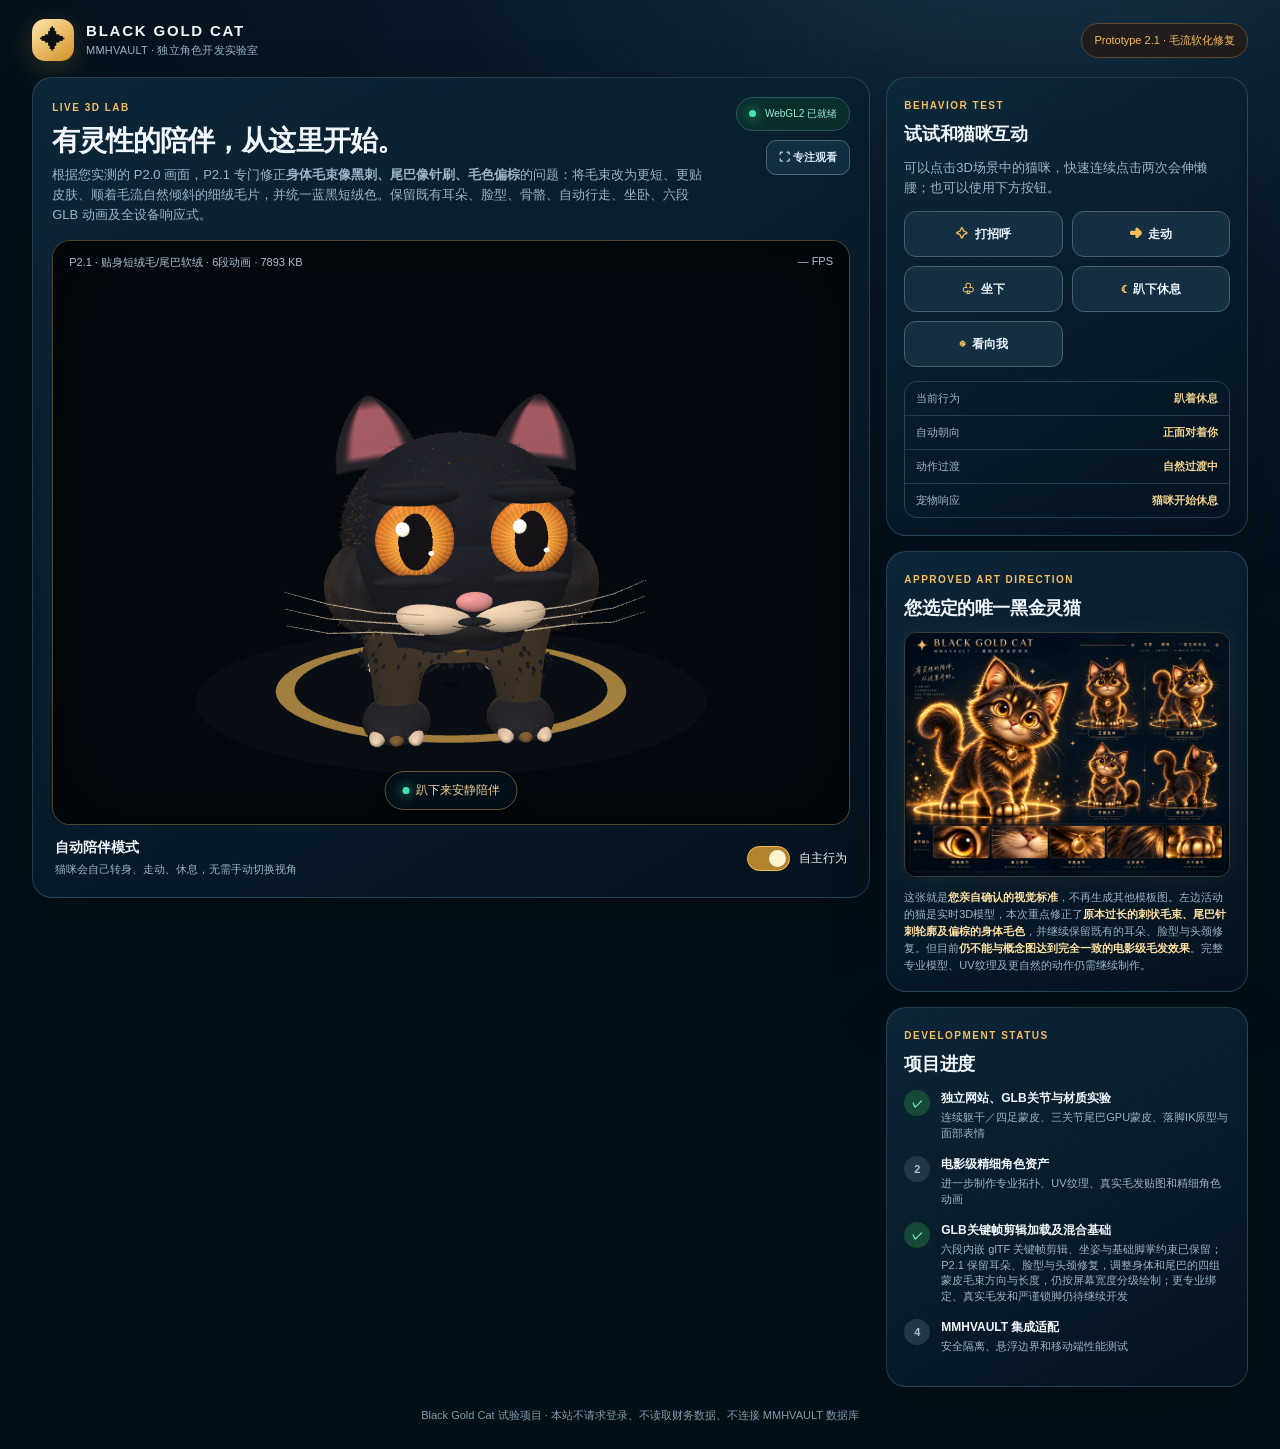
==== commit a367910f: "Add files via upload" ====
--- a/index.html
+++ b/index.html
@@ -5,23 +5,23 @@
   <meta name="viewport" content="width=device-width,initial-scale=1,viewport-fit=cover">
   <meta name="theme-color" content="#07121d">
   <meta name="description" content="Black Gold Cat | 独立3D猫咪行为实验室。与MMHVAULT主站完全分离。">
-  <title>Black Gold Cat P2.0 — 可随骨骼运动的全身毛发几何层</title>
-  <link rel="stylesheet" href="./css/style.css?v=p20">
+  <title>Black Gold Cat P2.1 — 柔软短绒毛与毛流修复</title>
+  <link rel="stylesheet" href="./css/style.css?v=p21">
 </head>
 <body>
   <main class="app">
     <header class="topbar">
       <div class="brand"><span class="brand-icon" aria-hidden="true">✦</span><div><strong>BLACK GOLD CAT</strong><small>MMHVAULT · 独立角色开发实验室</small></div></div>
-      <span class="release">Prototype 1.9 · 身体与尾巴毛发层</span>
+      <span class="release">Prototype 2.1 · 毛流软化修复</span>
     </header>
     <section class="main-grid" aria-label="独立猫咪测试场景">
       <div class="stage-card">
         <div class="stage-top">
-          <div><span class="eyebrow">LIVE 3D LAB</span><h1>有灵性的陪伴，从这里开始。</h1><p>P2.0 将现有黑金幼猫升级为真正具备<strong>独立毛束几何层</strong>的实时 3D 角色：背部、胸口、四肢外轮廓和尾巴新增可随蒙皮骨骼动作的短绒毛，改善正面、侧面和背面的毛感。手机自动保留基础毛发层，电脑额外显示细节毛发；同时保留原有立体耳朵、脸型、自动行走、坐卧、六段 GLB 动画和响应式布局。</p></div>
+          <div><span class="eyebrow">LIVE 3D LAB</span><h1>有灵性的陪伴，从这里开始。</h1><p>根据您实测的 P2.0 画面，P2.1 专门修正<strong>身体毛束像黑刺、尾巴像针刷、毛色偏棕</strong>的问题：将毛束改为更短、更贴皮肤、顺着毛流自然倾斜的细绒毛片，并统一蓝黑短绒色。保留既有耳朵、脸型、骨骼、自动行走、坐卧、六段 GLB 动画及全设备响应式。</p></div>
           <div class="stage-tools"><span class="tag" id="health" role="status"><span class="status-dot"></span> 引擎初始化中</span><button id="focusBtn" class="focus-btn" type="button" aria-pressed="false" aria-label="切换专注观看模式">⛶ <span id="focusLabel">专注观看</span></button></div>
         </div>
         <div class="viewport-shell">
-          <canvas id="catCanvas" aria-label="实时3D黑金猫：P2.0 身体与尾巴毛发层、蓬松尾巴与更统一的黑金绒感">浏览器需要支持 Canvas 和 WebGL2。</canvas>
+          <canvas id="catCanvas" aria-label="实时3D黑金猫：P2.1 修正黑刺毛束、柔和的蓝黑短绒毛与尾巴毛流">浏览器需要支持 Canvas 和 WebGL2。</canvas>
           <div class="stage-shine"></div>
           <div class="corner-meta"><span id="assetStatus">载入独立 GLB 模型中…</span><span id="fps">— FPS</span></div>
           <div class="stage-caption" role="status"><span class="live-pulse"></span><span id="stateCaption">正在准备猫咪...</span></div>
@@ -49,18 +49,18 @@
         <div class="panel design-panel">
           <span class="eyebrow">APPROVED ART DIRECTION</span><h2>您选定的唯一黑金灵猫</h2>
           <img src="./assets/black-gold-cat-approved-p14.webp" alt="您确认的黑金猫设定图，包含正面、行走、坐姿、侧面与眼睛、鼻子、金色项圈、毛发、爪子细节" loading="lazy">
-          <p>这张就是<strong>您亲自确认的视觉标准</strong>，不再生成其他模板图。左边活动的猫是实时3D模型，本次重点强化了<strong>身体与尾巴毛发层、尾巴蓬松感和身体外轮廓的毛茸茸质感</strong>，并继续保留既有的耳朵、脸型与头颈修复。但目前<strong>仍不能与概念图达到完全一致的电影级毛发效果</strong>。完整专业模型、UV纹理及更自然的动作仍需继续制作。</p>
+          <p>这张就是<strong>您亲自确认的视觉标准</strong>，不再生成其他模板图。左边活动的猫是实时3D模型，本次重点修正了<strong>原本过长的刺状毛束、尾巴针刺轮廓及偏棕的身体毛色</strong>，并继续保留既有的耳朵、脸型与头颈修复。但目前<strong>仍不能与概念图达到完全一致的电影级毛发效果</strong>。完整专业模型、UV纹理及更自然的动作仍需继续制作。</p>
         </div>
         <div class="panel roadmap-panel"><span class="eyebrow">DEVELOPMENT STATUS</span><h2>项目进度</h2>
           <div class="milestone"><span class="done">✓</span><div><strong>独立网站、GLB关节与材质实验</strong><small>连续躯干／四足蒙皮、三关节尾巴GPU蒙皮、落脚IK原型与面部表情</small></div></div>
           <div class="milestone"><span class="pending">2</span><div><strong>电影级精细角色资产</strong><small>进一步制作专业拓扑、UV纹理、真实毛发贴图和精细角色动画</small></div></div>
-          <div class="milestone"><span class="done">✓</span><div><strong>GLB关键帧剪辑加载及混合基础</strong><small>六段内嵌 glTF 关键帧剪辑、坐姿与基础脚掌约束已保留；P2.0 保留耳朵、脸型与头颈修复，已建立身体和尾巴的四组蒙皮毛束，并按屏幕宽度分级绘制；更专业绑定、真实毛发和严谨锁脚仍待继续开发</small></div></div>
+          <div class="milestone"><span class="done">✓</span><div><strong>GLB关键帧剪辑加载及混合基础</strong><small>六段内嵌 glTF 关键帧剪辑、坐姿与基础脚掌约束已保留；P2.1 保留耳朵、脸型与头颈修复，调整身体和尾巴的四组蒙皮毛束方向与长度，仍按屏幕宽度分级绘制；更专业绑定、真实毛发和严谨锁脚仍待继续开发</small></div></div>
           <div class="milestone"><span class="pending">4</span><div><strong>MMHVAULT 集成适配</strong><small>安全隔离、悬浮边界和移动端性能测试</small></div></div>
         </div>
       </aside>
     </section>
     <footer>Black Gold Cat 试验项目 · 本站不请求登录、不读取财务数据、不连接 MMHVAULT 数据库</footer>
   </main>
-  <script type="module" src="./js/app.js?v=p20"></script>
+  <script type="module" src="./js/app.js?v=p21"></script>
 </body>
 </html>
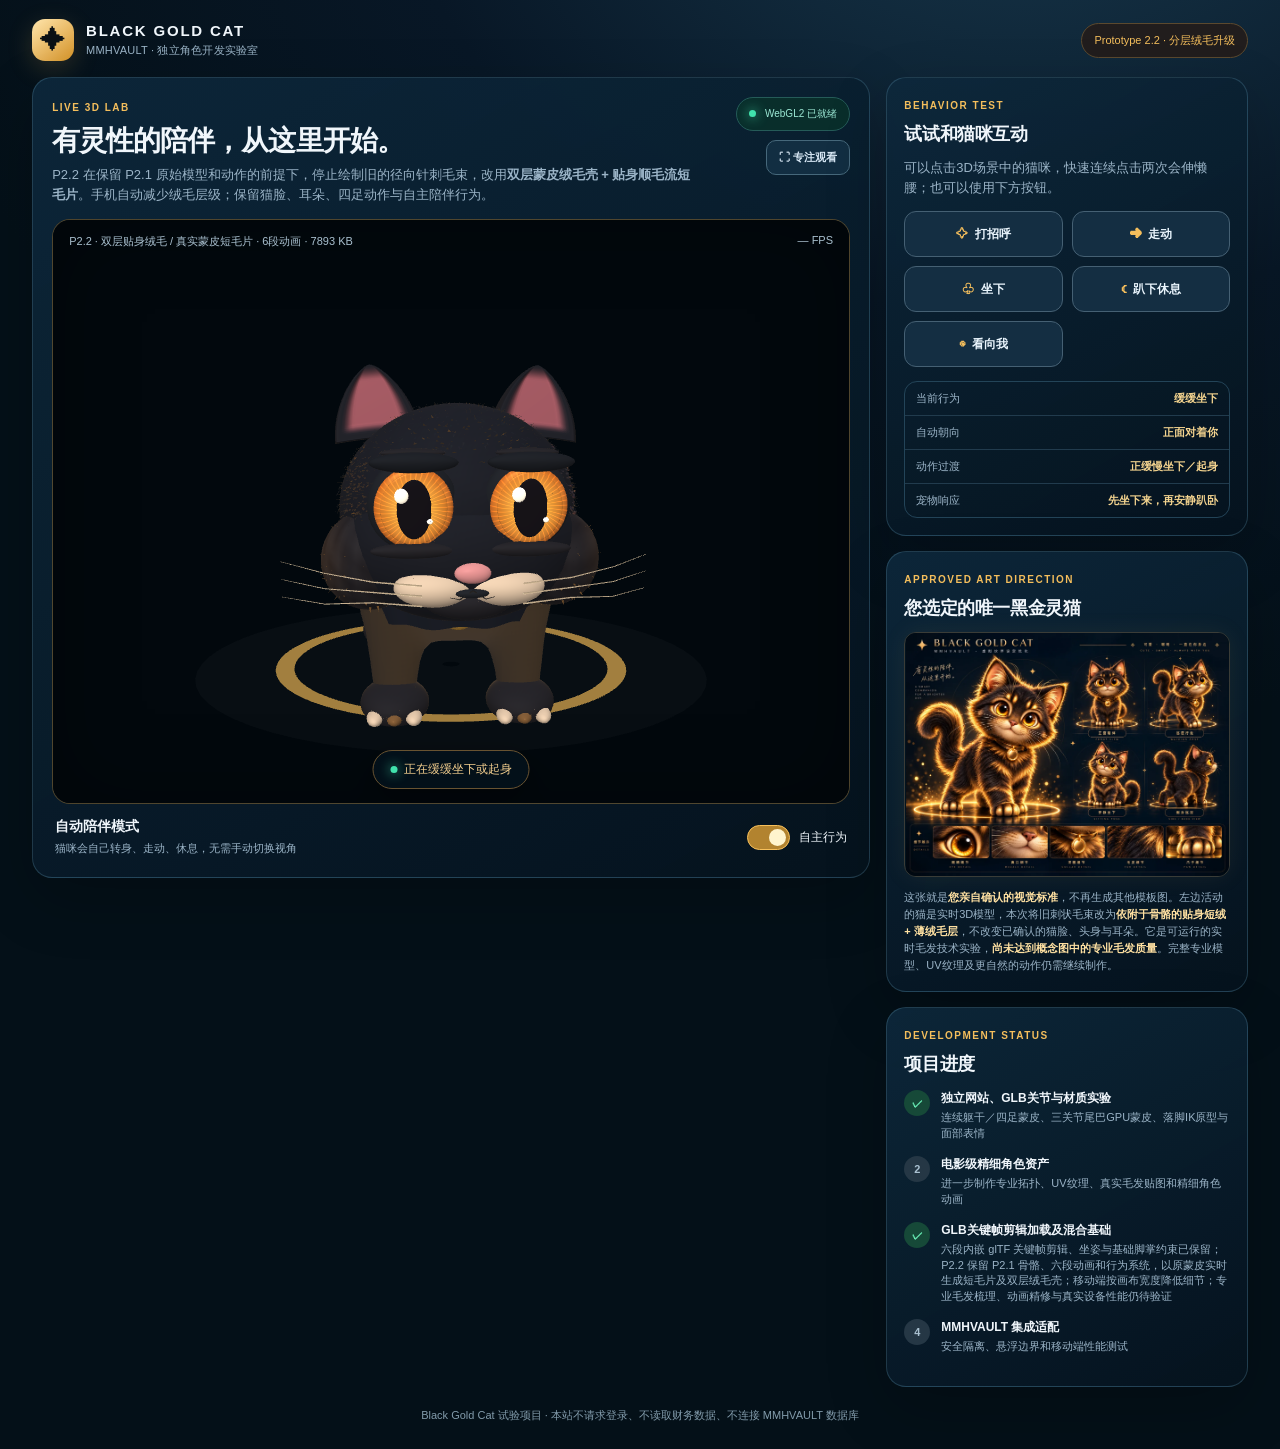
==== commit a4f86410: "Add files via upload" ====
--- a/index.html
+++ b/index.html
@@ -5,23 +5,23 @@
   <meta name="viewport" content="width=device-width,initial-scale=1,viewport-fit=cover">
   <meta name="theme-color" content="#07121d">
   <meta name="description" content="Black Gold Cat | 独立3D猫咪行为实验室。与MMHVAULT主站完全分离。">
-  <title>Black Gold Cat P2.1 — 柔软短绒毛与毛流修复</title>
-  <link rel="stylesheet" href="./css/style.css?v=p21">
+  <title>Black Gold Cat P2.2 — 分层绒毛与蒙皮毛流</title>
+  <link rel="stylesheet" href="./css/style.css?v=p22">
 </head>
 <body>
   <main class="app">
     <header class="topbar">
       <div class="brand"><span class="brand-icon" aria-hidden="true">✦</span><div><strong>BLACK GOLD CAT</strong><small>MMHVAULT · 独立角色开发实验室</small></div></div>
-      <span class="release">Prototype 2.1 · 毛流软化修复</span>
+      <span class="release">Prototype 2.2 · 分层绒毛升级</span>
     </header>
     <section class="main-grid" aria-label="独立猫咪测试场景">
       <div class="stage-card">
         <div class="stage-top">
-          <div><span class="eyebrow">LIVE 3D LAB</span><h1>有灵性的陪伴，从这里开始。</h1><p>根据您实测的 P2.0 画面，P2.1 专门修正<strong>身体毛束像黑刺、尾巴像针刷、毛色偏棕</strong>的问题：将毛束改为更短、更贴皮肤、顺着毛流自然倾斜的细绒毛片，并统一蓝黑短绒色。保留既有耳朵、脸型、骨骼、自动行走、坐卧、六段 GLB 动画及全设备响应式。</p></div>
+          <div><span class="eyebrow">LIVE 3D LAB</span><h1>有灵性的陪伴，从这里开始。</h1><p>P2.2 在保留 P2.1 原始模型和动作的前提下，停止绘制旧的径向针刺毛束，改用<strong>双层蒙皮绒毛壳 + 贴身顺毛流短毛片</strong>。手机自动减少绒毛层级；保留猫脸、耳朵、四足动作与自主陪伴行为。</p></div>
           <div class="stage-tools"><span class="tag" id="health" role="status"><span class="status-dot"></span> 引擎初始化中</span><button id="focusBtn" class="focus-btn" type="button" aria-pressed="false" aria-label="切换专注观看模式">⛶ <span id="focusLabel">专注观看</span></button></div>
         </div>
         <div class="viewport-shell">
-          <canvas id="catCanvas" aria-label="实时3D黑金猫：P2.1 修正黑刺毛束、柔和的蓝黑短绒毛与尾巴毛流">浏览器需要支持 Canvas 和 WebGL2。</canvas>
+          <canvas id="catCanvas" aria-label="实时3D黑金猫：P2.2 双层绒毛与自动陪伴测试">浏览器需要支持 Canvas 和 WebGL2。</canvas>
           <div class="stage-shine"></div>
           <div class="corner-meta"><span id="assetStatus">载入独立 GLB 模型中…</span><span id="fps">— FPS</span></div>
           <div class="stage-caption" role="status"><span class="live-pulse"></span><span id="stateCaption">正在准备猫咪...</span></div>
@@ -49,18 +49,18 @@
         <div class="panel design-panel">
           <span class="eyebrow">APPROVED ART DIRECTION</span><h2>您选定的唯一黑金灵猫</h2>
           <img src="./assets/black-gold-cat-approved-p14.webp" alt="您确认的黑金猫设定图，包含正面、行走、坐姿、侧面与眼睛、鼻子、金色项圈、毛发、爪子细节" loading="lazy">
-          <p>这张就是<strong>您亲自确认的视觉标准</strong>，不再生成其他模板图。左边活动的猫是实时3D模型，本次重点修正了<strong>原本过长的刺状毛束、尾巴针刺轮廓及偏棕的身体毛色</strong>，并继续保留既有的耳朵、脸型与头颈修复。但目前<strong>仍不能与概念图达到完全一致的电影级毛发效果</strong>。完整专业模型、UV纹理及更自然的动作仍需继续制作。</p>
+          <p>这张就是<strong>您亲自确认的视觉标准</strong>，不再生成其他模板图。左边活动的猫是实时3D模型，本次将旧刺状毛束改为<strong>依附于骨骼的贴身短绒 + 薄绒毛层</strong>，不改变已确认的猫脸、头身与耳朵。它是可运行的实时毛发技术实验，<strong>尚未达到概念图中的专业毛发质量</strong>。完整专业模型、UV纹理及更自然的动作仍需继续制作。</p>
         </div>
         <div class="panel roadmap-panel"><span class="eyebrow">DEVELOPMENT STATUS</span><h2>项目进度</h2>
           <div class="milestone"><span class="done">✓</span><div><strong>独立网站、GLB关节与材质实验</strong><small>连续躯干／四足蒙皮、三关节尾巴GPU蒙皮、落脚IK原型与面部表情</small></div></div>
           <div class="milestone"><span class="pending">2</span><div><strong>电影级精细角色资产</strong><small>进一步制作专业拓扑、UV纹理、真实毛发贴图和精细角色动画</small></div></div>
-          <div class="milestone"><span class="done">✓</span><div><strong>GLB关键帧剪辑加载及混合基础</strong><small>六段内嵌 glTF 关键帧剪辑、坐姿与基础脚掌约束已保留；P2.1 保留耳朵、脸型与头颈修复，调整身体和尾巴的四组蒙皮毛束方向与长度，仍按屏幕宽度分级绘制；更专业绑定、真实毛发和严谨锁脚仍待继续开发</small></div></div>
+          <div class="milestone"><span class="done">✓</span><div><strong>GLB关键帧剪辑加载及混合基础</strong><small>六段内嵌 glTF 关键帧剪辑、坐姿与基础脚掌约束已保留；P2.2 保留 P2.1 骨骼、六段动画和行为系统，以原蒙皮实时生成短毛片及双层绒毛壳；移动端按画布宽度降低细节；专业毛发梳理、动画精修与真实设备性能仍待验证</small></div></div>
           <div class="milestone"><span class="pending">4</span><div><strong>MMHVAULT 集成适配</strong><small>安全隔离、悬浮边界和移动端性能测试</small></div></div>
         </div>
       </aside>
     </section>
     <footer>Black Gold Cat 试验项目 · 本站不请求登录、不读取财务数据、不连接 MMHVAULT 数据库</footer>
   </main>
-  <script type="module" src="./js/app.js?v=p21"></script>
+  <script type="module" src="./js/app.js?v=p22"></script>
 </body>
 </html>
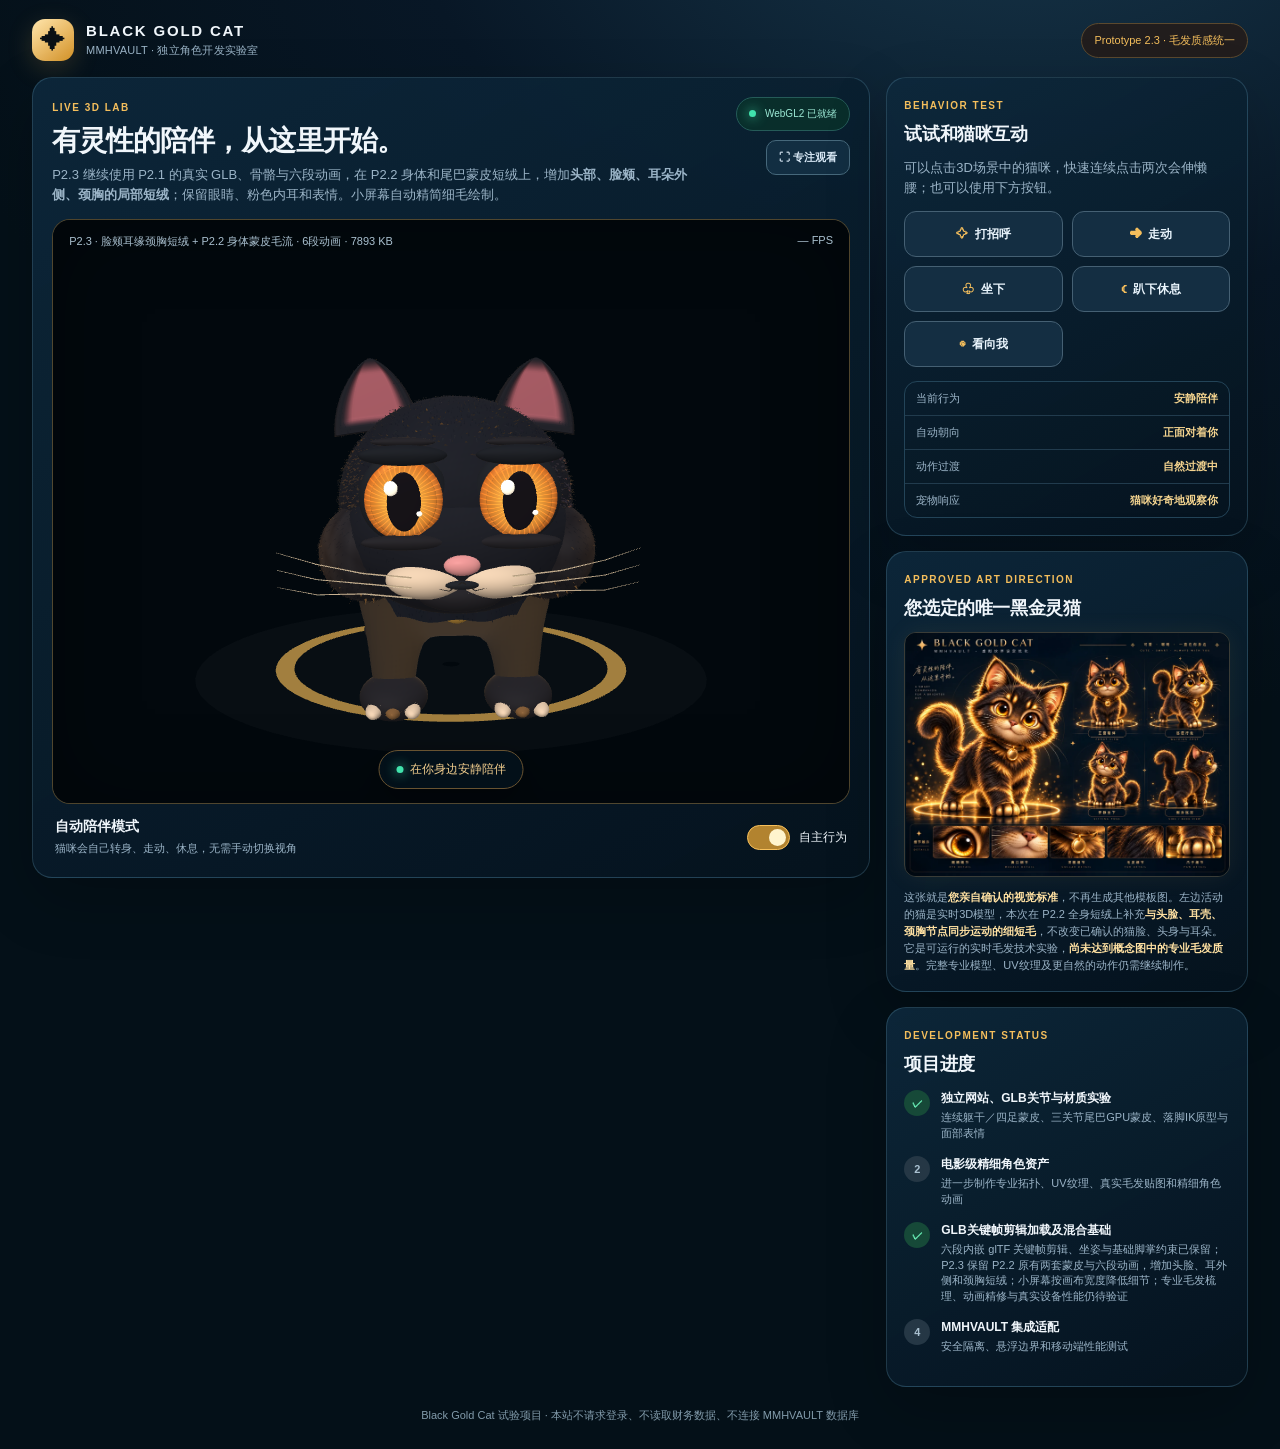
==== commit d0e62895: "Add files via upload" ====
--- a/index.html
+++ b/index.html
@@ -5,23 +5,23 @@
   <meta name="viewport" content="width=device-width,initial-scale=1,viewport-fit=cover">
   <meta name="theme-color" content="#07121d">
   <meta name="description" content="Black Gold Cat | 独立3D猫咪行为实验室。与MMHVAULT主站完全分离。">
-  <title>Black Gold Cat P2.2 — 分层绒毛与蒙皮毛流</title>
+  <title>Black Gold Cat P2.3 — 头脸耳缘与全身短绒统一</title>
   <link rel="stylesheet" href="./css/style.css?v=p22">
 </head>
 <body>
   <main class="app">
     <header class="topbar">
       <div class="brand"><span class="brand-icon" aria-hidden="true">✦</span><div><strong>BLACK GOLD CAT</strong><small>MMHVAULT · 独立角色开发实验室</small></div></div>
-      <span class="release">Prototype 2.2 · 分层绒毛升级</span>
+      <span class="release">Prototype 2.3 · 毛发质感统一</span>
     </header>
     <section class="main-grid" aria-label="独立猫咪测试场景">
       <div class="stage-card">
         <div class="stage-top">
-          <div><span class="eyebrow">LIVE 3D LAB</span><h1>有灵性的陪伴，从这里开始。</h1><p>P2.2 在保留 P2.1 原始模型和动作的前提下，停止绘制旧的径向针刺毛束，改用<strong>双层蒙皮绒毛壳 + 贴身顺毛流短毛片</strong>。手机自动减少绒毛层级；保留猫脸、耳朵、四足动作与自主陪伴行为。</p></div>
+          <div><span class="eyebrow">LIVE 3D LAB</span><h1>有灵性的陪伴，从这里开始。</h1><p>P2.3 继续使用 P2.1 的真实 GLB、骨骼与六段动画，在 P2.2 身体和尾巴蒙皮短绒上，增加<strong>头部、脸颊、耳朵外侧、颈胸的局部短绒</strong>；保留眼睛、粉色内耳和表情。小屏幕自动精简细毛绘制。</p></div>
           <div class="stage-tools"><span class="tag" id="health" role="status"><span class="status-dot"></span> 引擎初始化中</span><button id="focusBtn" class="focus-btn" type="button" aria-pressed="false" aria-label="切换专注观看模式">⛶ <span id="focusLabel">专注观看</span></button></div>
         </div>
         <div class="viewport-shell">
-          <canvas id="catCanvas" aria-label="实时3D黑金猫：P2.2 双层绒毛与自动陪伴测试">浏览器需要支持 Canvas 和 WebGL2。</canvas>
+          <canvas id="catCanvas" aria-label="实时3D黑金猫：P2.3 全身与脸部短绒自动陪伴测试">浏览器需要支持 Canvas 和 WebGL2。</canvas>
           <div class="stage-shine"></div>
           <div class="corner-meta"><span id="assetStatus">载入独立 GLB 模型中…</span><span id="fps">— FPS</span></div>
           <div class="stage-caption" role="status"><span class="live-pulse"></span><span id="stateCaption">正在准备猫咪...</span></div>
@@ -49,18 +49,18 @@
         <div class="panel design-panel">
           <span class="eyebrow">APPROVED ART DIRECTION</span><h2>您选定的唯一黑金灵猫</h2>
           <img src="./assets/black-gold-cat-approved-p14.webp" alt="您确认的黑金猫设定图，包含正面、行走、坐姿、侧面与眼睛、鼻子、金色项圈、毛发、爪子细节" loading="lazy">
-          <p>这张就是<strong>您亲自确认的视觉标准</strong>，不再生成其他模板图。左边活动的猫是实时3D模型，本次将旧刺状毛束改为<strong>依附于骨骼的贴身短绒 + 薄绒毛层</strong>，不改变已确认的猫脸、头身与耳朵。它是可运行的实时毛发技术实验，<strong>尚未达到概念图中的专业毛发质量</strong>。完整专业模型、UV纹理及更自然的动作仍需继续制作。</p>
+          <p>这张就是<strong>您亲自确认的视觉标准</strong>，不再生成其他模板图。左边活动的猫是实时3D模型，本次在 P2.2 全身短绒上补充<strong>与头脸、耳壳、颈胸节点同步运动的细短毛</strong>，不改变已确认的猫脸、头身与耳朵。它是可运行的实时毛发技术实验，<strong>尚未达到概念图中的专业毛发质量</strong>。完整专业模型、UV纹理及更自然的动作仍需继续制作。</p>
         </div>
         <div class="panel roadmap-panel"><span class="eyebrow">DEVELOPMENT STATUS</span><h2>项目进度</h2>
           <div class="milestone"><span class="done">✓</span><div><strong>独立网站、GLB关节与材质实验</strong><small>连续躯干／四足蒙皮、三关节尾巴GPU蒙皮、落脚IK原型与面部表情</small></div></div>
           <div class="milestone"><span class="pending">2</span><div><strong>电影级精细角色资产</strong><small>进一步制作专业拓扑、UV纹理、真实毛发贴图和精细角色动画</small></div></div>
-          <div class="milestone"><span class="done">✓</span><div><strong>GLB关键帧剪辑加载及混合基础</strong><small>六段内嵌 glTF 关键帧剪辑、坐姿与基础脚掌约束已保留；P2.2 保留 P2.1 骨骼、六段动画和行为系统，以原蒙皮实时生成短毛片及双层绒毛壳；移动端按画布宽度降低细节；专业毛发梳理、动画精修与真实设备性能仍待验证</small></div></div>
+          <div class="milestone"><span class="done">✓</span><div><strong>GLB关键帧剪辑加载及混合基础</strong><small>六段内嵌 glTF 关键帧剪辑、坐姿与基础脚掌约束已保留；P2.3 保留 P2.2 原有两套蒙皮与六段动画，增加头脸、耳外侧和颈胸短绒；小屏幕按画布宽度降低细节；专业毛发梳理、动画精修与真实设备性能仍待验证</small></div></div>
           <div class="milestone"><span class="pending">4</span><div><strong>MMHVAULT 集成适配</strong><small>安全隔离、悬浮边界和移动端性能测试</small></div></div>
         </div>
       </aside>
     </section>
     <footer>Black Gold Cat 试验项目 · 本站不请求登录、不读取财务数据、不连接 MMHVAULT 数据库</footer>
   </main>
-  <script type="module" src="./js/app.js?v=p22"></script>
+  <script type="module" src="./js/app.js?v=p23"></script>
 </body>
 </html>
